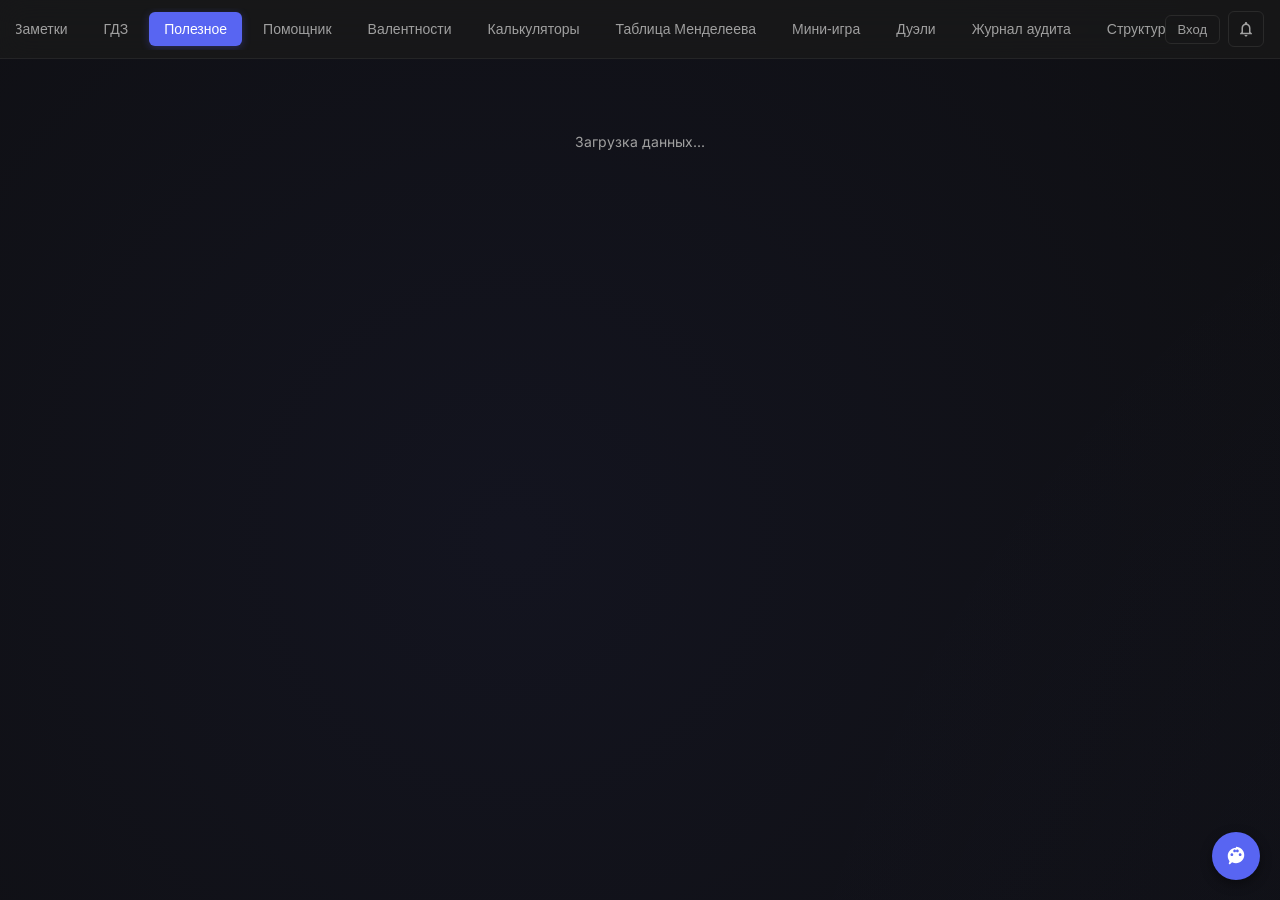
==== index.html @ 0d57fdad "Update index.html" ====
<!DOCTYPE html>
<html lang="ru">
<head>
  <video id="jellyfish-bg" src="jellyfish.mp4" muted playsinline style="position: fixed; top: 0; left: 0; width: 100%; height: 100%; object-fit: cover; z-index: -1;"></video>
  <meta charset="UTF-8">
  <script src="https://cdn.jsdelivr.net/npm/mathjs@12.4.1/lib/browser/math.js"></script>
  <script src="https://cdn.jsdelivr.net/npm/chart.js@4.4.1/dist/chart.umd.min.js"></script>
  <meta name="viewport" content="width=device-width, initial-scale=1.0">
  <title>Admin Dashboard</title>
  <link rel="preconnect" href="https://fonts.googleapis.com">
  <link rel="preconnect" href="https://fonts.gstatic.com" crossorigin>
  <link href="https://fonts.googleapis.com/css2?family=Inter:wght@400;500;600;700&display=swap" rel="stylesheet">
  <link rel="stylesheet" href="style.css">
  <script src="app.js"></script>
<body>

  <!-- КОНТЕЙНЕР ДЛЯ TOAST-УВЕДОМЛЕНИЙ -->
  <div class="toast-container" id="toast-container"></div>
    <!-- КАНВАС ДЛЯ ЧАСТИЦ НА ФОНЕ -->
  <canvas id="bg-particles"></canvas>


  <!-- ЭКРАН 2: ОСНОВНАЯ ПАНЕЛЬ -->
  <div id="dashboard-screen">
    <header id="main-header">
      <div class="nav-container">
        <div class="nav-tabs">          
          <button class="nav-btn" data-tab="bot">Бот</button>
          <button class="nav-btn" data-tab="notes">Заметки</button>
          <button class="nav-btn" data-tab="gdz">ГДЗ</button>
          <button class="nav-btn active" data-tab="useful">Полезное</button>
          <button class="nav-btn" data-tab="ai">Помощник</button>
          <button class="nav-btn" data-tab="valencies">Валентности</button>
          <button class="nav-btn" data-tab="calc">Калькуляторы</button>
          <button class="nav-btn" data-tab="periodic">Таблица Менделеева</button>
          <button class="nav-btn" data-tab="game">Мини-игра</button>
		  <button class="nav-btn" data-tab="duels">Дуэли</button>
          <button class="nav-btn" data-tab="audit">Журнал аудита</button>
          <button class="nav-btn" data-tab="datastructure">Структура данных</button>
        </div>
        <div class="header-right">
          <button id="auth-btn" class="btn-logout">Вход</button>
          <button id="updates-btn" class="btn-updates" data-count="0" title="Обновления">
            <svg viewBox="0 0 24 24"><path d="M12 22c1.1 0 2-.9 2-2h-4c0 1.1.9 2 2 2zm6-6v-5c0-3.07-1.63-5.64-4.5-6.32V4c0-.83-.67-1.5-1.5-1.5s-1.5.67-1.5 1.5v.68C7.64 5.36 6 7.92 6 11v5l-2 2v1h16v-1l-2-2zm-2 1H8v-6c0-2.48 1.51-4.5 4-4.5s4 2.02 4 4.5v6z"/></svg>
          </button>
        </div>
      </div>
    </header>

    <main id="app">
      <div class="empty-state">Загрузка данных...</div>
    </main>
  </div>

  <!-- ПЛАВАЮЩАЯ КНОПКА И ПАНЕЛЬ ВЫБОРА ТЕМЫ -->
  <button class="fab-theme" id="fab-theme-btn" title="Выбрать цвет темы">
    <svg viewBox="0 0 24 24"><path d="M12 3c-4.97 0-9 4.03-9 9 0 2.12.74 4.07 1.97 5.61L4.35 19.4c-.39.39-.39 1.02 0 1.41.39.39 1.02.39 1.41 0l1.9-1.9C9.22 19.58 10.57 20 12 20c4.97 0 9-4.03 9-9s-4.03-9-9-9zm-4.5 9c-.83 0-1.5-.67-1.5-1.5S6.67 9 7.5 9s1.5.67 1.5 1.5S8.33 12 7.5 12zm3-4c-.83 0-1.5-.67-1.5-1.5S9.67 5 10.5 5s1.5.67 1.5 1.5S11.33 8 10.5 8zm3 0c-.83 0-1.5-.67-1.5-1.5S12.67 5 13.5 5s1.5.67 1.5 1.5S14.33 8 13.5 8zm3 4c-.83 0-1.5-.67-1.5-1.5S15.67 9 16.5 9s1.5.67 1.5 1.5-.67 1.5-1.5 1.5z"/></svg>
  </button>
  <div class="fab-panel" id="fab-theme-panel"></div>

  <!-- Универсальное модальное окно -->
  <div class="modal-overlay" id="common-modal">
    <div class="modal-window">
      <div class="modal-header">
        <span class="card-title" id="modal-title">Подтверждение</span>
        <button class="modal-close" id="modal-close-btn">&times;</button>
      </div>
      <div class="modal-body" id="modal-content"></div>
      <div class="modal-footer" id="modal-actions"></div>
    </div>
  </div>

  <!-- УНИВЕРСАЛЬНОЕ ОКНО ДЛЯ КВЕСТОВ -->
  <div class="modal-overlay" id="quest-modal">
    <div class="modal-window" style="max-width: 500px; text-align: center;">
      <div class="modal-header">
        <span class="card-title" id="quest-title">Взлом системы безопасности</span>
      </div>
      <div class="modal-body" style="padding: 24px;">
        <div id="quest-body"></div>
      </div>
    </div>
  </div>

	  <!-- ОВЕРЛЕЙ ДЛЯ СКРИМЕРА / МИЛОЙ КАРТИНКИ -->
  <div id="fail-overlay" style="display: none; position: fixed; top: 0; left: 0; width: 100vw; height: 100vh; z-index: 99999; align-items: center; justify-content: center; background: #000; overflow: hidden;">
    <img id="fail-img" src="" alt="" style="width: 100%; height: 100%; object-fit: cover;">
  </div>
</body>
</html>
---- style.css ----
:root {
      --bg-color: #0d0d0d;
      --card-bg: rgba(26, 26, 26, 0.7);
      --card-hover: #222222;
      --border-color: #2a2a2a;
      --accent-color: #5865F2;
      --accent-hover: #4752c4;
      --text-main: #e0e0e0;
      --text-secondary: #a0a0a0;
      --status-active: #43b581;
      --status-banned: #f04747;
      --btn-danger: #ed4245;
      --btn-danger-hover: #c03537;
    }

    * {
      box-sizing: border-box;
      margin: 0;
      padding: 0;
    }

    body {
      background-color: var(--bg-color);
      background-image:
        radial-gradient(circle at 20% 30%, color-mix(in srgb, var(--accent-color) 8%, transparent), transparent 55%),
        radial-gradient(circle at 80% 70%, color-mix(in srgb, var(--accent-color) 5%, transparent), transparent 55%);
      background-attachment: fixed;
      background-size: 200% 200%, 200% 200%;
      animation: bgShift 60s ease-in-out infinite;
      color: var(--text-main);
      font-family: 'Inter', system-ui, -apple-system, sans-serif;
      font-size: 14px;
      line-height: 1.5;
      -webkit-font-smoothing: antialiased;
      min-height: 100vh;
    }

	  /* Широкая модалка для дуэлей */
.modal-window.duels-wide { max-width: 850px !important; }

/* Сетка предметов (делаем чуть крупнее) */
.duels-grid { grid-template-columns: repeat(auto-fill, minmax(160px, 1fr)) !important; }

/* Кнопки диапазонов графиков */
.duels-range-btns {
  display: flex;
  gap: 6px;
  margin-bottom: 12px;
}
.duels-range-btns button {
  flex: 1;
  padding: 6px;
  background: transparent;
  border: 1px solid var(--border-color);
  color: var(--text-secondary);
  border-radius: 6px;
  cursor: pointer;
  font-size: 12px;
  font-family: inherit;
  transition: all 0.15s;
}
.duels-range-btns button:hover { background: var(--card-hover); color: var(--text-main); }
.duels-range-btns button.active {
  background: var(--accent-color);
  color: #fff;
  border-color: var(--accent-color);
}

    @keyframes bgShift {
      0%   { background-position: 0% 50%, 100% 50%; }
      50%  { background-position: 100% 50%, 0% 50%; }
      100% { background-position: 0% 50%, 100% 50%; }
    }

    @media (prefers-reduced-motion: reduce) {
      body { animation: none; }
    }

    /* CANVAS ЧАСТИЦ */
    #bg-particles {
      position: fixed;
      top: 0;
      left: 0;
      width: 100%;
      height: 100%;
      z-index: 0;
      pointer-events: none;
    }

    #dashboard-screen {
      position: relative;
      z-index: 1;
    }

    /* СВЕЧЕНИЕ ПРИ НАВЕДЕНИИ */
    .note-card:hover,
    .useful-card:hover,
    .upd-card:hover,
    .gdz-card:hover {
      box-shadow:
        0 0 0 1px var(--accent-color),
        0 0 20px -2px var(--accent-color),
        0 8px 20px rgba(0,0,0,0.4);
    }

    .btn-primary:hover,
    .btn-refresh:hover,
    .btn-danger:hover {
      box-shadow:
        0 0 0 1px var(--accent-color),
        0 0 14px -2px var(--accent-color);
    }

    .nav-btn.active {
      box-shadow:
        0 2px 8px rgba(88,101,242,0.3),
        0 0 16px -2px var(--accent-color);
    }

    /* КАСКАД ПОЯВЛЕНИЯ КАРТОЧЕК */
    @keyframes cardStagger {
      from { opacity: 0; transform: translateY(12px) scale(0.98); }
      to   { opacity: 1; transform: translateY(0) scale(1); }
    }
    /* Красивая шапка для банок */
    .jar-header {
      display: flex;
      justify-content: space-between;
      align-items: center;
      padding: 16px;
      background: rgba(0,0,0,0.2);
      border-bottom: 1px solid var(--border-color);
    }
    .jar-nav-btn {
      background: var(--card-hover);
      border: 1px solid var(--border-color);
      color: var(--text-main);
      width: 40px;
      height: 40px;
      border-radius: 50%;
      display: flex;
      align-items: center;
      justify-content: center;
      cursor: pointer;
      font-size: 18px;
      transition: all 0.15s;
      flex-shrink: 0;
    }
    .jar-nav-btn:hover {
      background: var(--accent-color);
      color: #fff;
      border-color: var(--accent-color);
    }
    .jar-info {
      display: flex;
      flex-direction: column;
      align-items: center;
      gap: 4px;
      flex: 1;
    }
    .jar-name-input {
      background: transparent;
      border: 1px dashed transparent;
      color: var(--text-main);
      font-size: 18px;
      font-weight: 700;
      text-align: center;
      outline: none;
      transition: border-color 0.2s;
      width: 200px;
    }
    .jar-name-input:hover, .jar-name-input:focus {
      border-bottom-color: var(--accent-color);
    }
    .jar-target {
      display: flex;
      align-items: center;
      gap: 6px;
      font-size: 13px;
      color: var(--text-secondary);
    }
    .jar-target-input {
      background: rgba(255,255,255,0.05);
      border: 1px solid var(--border-color);
      color: var(--text-main);
      font-size: 13px;
      padding: 2px 6px;
      border-radius: 4px;
      width: 70px;
      text-align: center;
      outline: none;
    }
    .jar-target-input:focus {
      border-color: var(--accent-color);
    }

	  
	      /* Контейнер для банки и стрелок */
    .jar-wrapper {
      display: flex;
      align-items: center;
      justify-content: center;
      gap: 16px;
      width: 100%;
    }
    .jar-wrapper .card {
      flex: 1;
      max-width: 760px; /* Ограничиваем ширину самой банки */
    }
    
    /* Стрелки (выносим их чуть больше по размеру) */
    .jar-nav-btn {
      background: var(--card-bg);
      border: 1px solid var(--border-color);
      color: var(--text-main);
      width: 50px;
      height: 50px;
      border-radius: 50%;
      display: flex;
      align-items: center;
      justify-content: center;
      cursor: pointer;
      font-size: 22px;
      transition: all 0.15s;
      flex-shrink: 0;
      box-shadow: 0 4px 12px rgba(0,0,0,0.3);
    }
    .jar-nav-btn:hover {
      background: var(--accent-color);
      color: #fff;
      border-color: var(--accent-color);
      transform: scale(1.05);
    }
    /* УВЕЛИЧЕННАЯ БАНКА */
    .game-jar-visual {
      position: relative;
      width: 100%;
      max-width: 760px; /* Было 500 */
      height: 850px;    /* Было 550 */
      background: radial-gradient(circle at top, rgba(255,255,255,0.03), transparent 70%);
      overflow: hidden;
      display: flex;
      justify-content: center;
      margin: 0 auto;
    }
    .notes-grid > *,
    .useful-grid > *,
    .upd-grid > *,
    .gdz-grid > * {
      animation: cardStagger 0.4s cubic-bezier(0.16, 1, 0.3, 1) both;
    }

    .notes-grid > *:nth-child(1),
    .useful-grid > *:nth-child(1),
    .upd-grid > *:nth-child(1),
    .gdz-grid > *:nth-child(1)  { animation-delay: 0.00s; }
    .notes-grid > *:nth-child(2),
    .useful-grid > *:nth-child(2),
    .upd-grid > *:nth-child(2),
    .gdz-grid > *:nth-child(2)  { animation-delay: 0.05s; }
    .notes-grid > *:nth-child(3),
    .useful-grid > *:nth-child(3),
    .upd-grid > *:nth-child(3),
    .gdz-grid > *:nth-child(3)  { animation-delay: 0.10s; }
    .notes-grid > *:nth-child(4),
    .useful-grid > *:nth-child(4),
    .upd-grid > *:nth-child(4),
    .gdz-grid > *:nth-child(4)  { animation-delay: 0.15s; }
    .notes-grid > *:nth-child(5),
    .useful-grid > *:nth-child(5),
    .upd-grid > *:nth-child(5),
    .gdz-grid > *:nth-child(5)  { animation-delay: 0.20s; }
    .notes-grid > *:nth-child(6),
    .useful-grid > *:nth-child(6),
    .upd-grid > *:nth-child(6),
    .gdz-grid > *:nth-child(6)  { animation-delay: 0.25s; }
    .notes-grid > *:nth-child(7),
    .useful-grid > *:nth-child(7),
    .upd-grid > *:nth-child(7),
    .gdz-grid > *:nth-child(7)  { animation-delay: 0.30s; }
    .notes-grid > *:nth-child(8),
    .useful-grid > *:nth-child(8),
    .upd-grid > *:nth-child(8),
    .gdz-grid > *:nth-child(8)  { animation-delay: 0.35s; }
    .notes-grid > *:nth-child(n+9),
    .useful-grid > *:nth-child(n+9),
    .upd-grid > *:nth-child(n+9),
    .gdz-grid > *:nth-child(n+9) { animation-delay: 0.40s; }

    @media (prefers-reduced-motion: reduce) {
      .notes-grid > *, .useful-grid > *, .upd-grid > *, .gdz-grid > * {
        animation: none;
      }
    }

    /* АНИМАЦИИ */
    @keyframes fadeInUp {
      from { opacity: 0; transform: translateY(8px); }
      to { opacity: 1; transform: translateY(0); }
    }

    @keyframes toastIn {
      from { opacity: 0; transform: translateX(40px); }
      to { opacity: 1; transform: translateX(0); }
    }

    @keyframes toastOut {
      from { opacity: 1; transform: translateX(0); }
      to { opacity: 0; transform: translateX(40px); }
    }

    @keyframes slideInLeft {
      from { opacity: 0; transform: translateX(-16px); }
      to { opacity: 1; transform: translateX(0); }
    }

    @keyframes slideInRight {
      from { opacity: 0; transform: translateX(16px); }
      to { opacity: 1; transform: translateX(0); }
    }

    @keyframes popIn {
      0% { opacity: 0; transform: scale(0.9); }
      100% { opacity: 1; transform: scale(1); }
    }
    
    @keyframes msgSlide {
      from {
        opacity: 0;
        transform: translateY(10px) scale(0.98);
      }
      to {
        opacity: 1;
        transform: translateY(0) scale(1);
      }
    }

    .ai-msg {
      animation: msgSlide 0.3s cubic-bezier(0.16, 1, 0.3, 1);
    }

    @keyframes shimmer {
      0% { background-position: -200% 0; }
      100% { background-position: 200% 0; }
    }

    @keyframes bounceIn {
      0% { opacity: 0; transform: scale(0.3); }
      50% { opacity: 1; transform: scale(1.05); }
      70% { transform: scale(0.95); }
      100% { transform: scale(1); }
    }

    @keyframes rotate360 {
      from { transform: rotate(0deg); }
      to { transform: rotate(360deg); }
    }

    @keyframes gradientShift {
      0% { background-position: 0% 50%; }
      50% { background-position: 100% 50%; }
      100% { background-position: 0% 50%; }
    }

    @keyframes fadeIn {
      from { opacity: 0; }
      to { opacity: 1; }
    }

    @keyframes pulse {
      0%, 100% { opacity: 1; }
      50% { opacity: 0.6; }
    }

    /* TOAST-УВЕДОМЛЕНИЯ */
    .toast-container {
      position: fixed;
      top: 80px;
      right: 20px;
      z-index: 2000;
      display: flex;
      flex-direction: column;
      gap: 10px;
      pointer-events: none;
    }

    .toast {
      background: var(--card-bg);
      border: 1px solid var(--border-color);
      border-left: 3px solid var(--accent-color);
      border-radius: 8px;
      padding: 12px 16px;
      color: var(--text-main);
      font-size: 13px;
      box-shadow: 0 8px 24px rgba(0,0,0,0.5);
      min-width: 240px;
      max-width: 360px;
      pointer-events: auto;
      animation: toastIn 0.3s ease;
      word-break: break-word;
    }

    .toast.success { border-left-color: #43b581; }
    .toast.error { border-left-color: #ed4245; }
    .toast.info { border-left-color: var(--accent-color); }
    .toast.hiding { animation: toastOut 0.3s ease forwards; }

    /* ХЛЕБНЫЕ КРОШКИ */
    .crumbs {
      display: flex;
      align-items: center;
      gap: 6px;
      font-size: 12px;
      color: var(--text-secondary);
      margin-bottom: 12px;
      padding: 0 4px;
      flex-wrap: wrap;
    }

    .crumbs a {
      color: var(--text-secondary);
      text-decoration: none;
      cursor: pointer;
      padding: 2px 4px;
      border-radius: 3px;
      transition: color 0.15s, background-color 0.15s;
    }

    .crumbs a:hover {
      color: var(--text-main);
      background: var(--card-hover);
    }

    .crumbs .separator { opacity: 0.4; }
    .crumbs .current { color: var(--text-main); font-weight: 500; }

    /* ПОИСКОВАЯ СТРОКА */
    .search-bar {
      position: relative;
      padding: 12px 16px;
      border-bottom: 1px solid var(--border-color);
      display: flex;
      align-items: center;
    }

    .search-bar::before {
      content: '🔍';
      position: absolute;
      left: 28px;
      font-size: 13px;
      opacity: 0.5;
      pointer-events: none;
    }

    .search-bar input {
      width: 100%;
      background: #111;
      border: 1px solid var(--border-color);
      color: var(--text-main);
      padding: 8px 12px 8px 36px;
      border-radius: 6px;
      font-size: 13px;
      outline: none;
      font-family: inherit;
      transition: border-color 0.2s;
    }

    .search-bar input:focus {
      border-color: var(--accent-color);
    }

    /* ПОДВКЛАДКИ "БОТ" */
    .bot-subtabs {
      display: grid;
      grid-template-columns: 1fr 1fr 1fr;
      border-bottom: 1px solid var(--border-color);
    }

    .bot-subtab {
      background: transparent;
      border: none;
      color: var(--text-secondary);
      padding: 12px 16px;
      font-size: 14px;
      font-weight: 500;
      cursor: pointer;
      transition: all 0.15s ease;
      border-bottom: 2px solid transparent;
      font-family: inherit;
    }

    .bot-subtab:hover {
      color: var(--text-main);
      background: var(--card-hover);
    }

    .bot-subtab.active {
      color: var(--accent-color);
      border-bottom-color: var(--accent-color);
    }

    /* ЭКРАН АВТОРИЗАЦИИ */
    #login-screen {
      display: flex;
      justify-content: center;
      align-items: center;
      min-height: 100vh;
      padding: 16px;
    }

    .login-box {
      background: var(--card-bg);
      border: 1px solid var(--border-color);
      border-radius: 10px;
      box-shadow: 0 4px 16px rgba(0,0,0,0.3);
      padding: 32px 24px;
      width: 100%;
      max-width: 360px;
      text-align: center;
    }

    .login-box h2 {
      margin-bottom: 20px;
      font-size: 18px;
    }

    .form-input {
      width: 100%;
      background: #111;
      border: 1px solid var(--border-color);
      color: var(--text-main);
      padding: 10px 14px;
      border-radius: 6px;
      font-size: 14px;
      outline: none;
      font-family: inherit;
      margin-bottom: 16px;
      transition: border-color 0.2s;
    }

    .form-input:focus {
      border-color: var(--accent-color);
    }

    .login-error {
      color: var(--status-banned);
      font-size: 13px;
      margin-top: 12px;
      display: none;
    }

    /* ОСНОВНАЯ ПАНЕЛЬ */
    #dashboard-screen {
      display: block;
    }

    /* Навигация */
    header {
      background-color: rgba(26, 26, 26, 0.75);
      backdrop-filter: blur(14px);
      -webkit-backdrop-filter: blur(14px);
      border-bottom: 1px solid rgba(255, 255, 255, 0.06);
      position: sticky;
      top: 0;
      z-index: 100;
    }

    .nav-container {
      max-width: 1800px;
      margin: 0 auto;
      display: grid;
      grid-template-columns: 1fr auto 1fr;
      align-items: center;
      position: relative;
      padding: 8px 16px;
    }

    .nav-tabs {
      grid-column: 2;
      justify-content: center;
      display: flex;
      gap: 6px;
      overflow-x: auto;
      padding: 4px 0;
    }

    .nav-btn {
      background: transparent;
      border: 1px solid transparent;
      color: var(--text-secondary);
      padding: 8px 14px;
      font-size: 14px;
      font-weight: 500;
      border-radius: 6px;
      cursor: pointer;
      transition: all 0.2s ease;
      white-space: nowrap;
    }

    .nav-btn:hover {
      color: var(--text-main);
      background-color: var(--card-hover);
    }

    .nav-btn.active {
      background-color: var(--accent-color);
      color: #ffffff;
      box-shadow: 0 2px 8px rgba(88,101,242,0.3);
      animation: popIn 0.2s ease;
    }

    .header-right {
      grid-column: 3;
      justify-self: end;
      display: flex;
      align-items: center;
    }

    .btn-logout {
      background: transparent;
      border: 1px solid var(--border-color);
      color: var(--text-secondary);
      padding: 6px 12px;
      border-radius: 6px;
      cursor: pointer;
      font-size: 13px;
      white-space: nowrap;
      transition: all 0.15s ease;
    }

    .btn-logout:hover {
      background: var(--card-hover);
      color: var(--status-banned);
      border-color: var(--status-banned);
    }

    .btn-updates {
      background: transparent;
      border: 1px solid var(--border-color);
      color: var(--text-secondary);
      width: 36px;
      height: 36px;
      border-radius: 6px;
      cursor: pointer;
      font-size: 16px;
      display: inline-flex;
      align-items: center;
      justify-content: center;
      margin-left: 8px;
      transition: background-color 0.15s, border-color 0.15s, color 0.15s;
      position: relative;
      padding: 0;
    }

    .btn-updates svg {
      width: 18px;
      height: 18px;
      fill: currentColor;
    }

    .btn-updates:hover {
      background: var(--card-hover);
      color: var(--text-main);
      border-color: var(--accent-color);
    }

    .btn-updates::after {
      content: attr(data-count);
      position: absolute;
      top: -4px;
      right: -4px;
      background: var(--accent-color);
      color: #fff;
      font-size: 10px;
      font-weight: 700;
      min-width: 16px;
      height: 16px;
      padding: 0 4px;
      border-radius: 8px;
      display: flex;
      align-items: center;
      justify-content: center;
      border: 2px solid var(--card-bg);
    }

    .btn-updates[data-count]:not([data-count="0"])::after {
      animation: softPulse 2s ease-in-out infinite;
    }

    .btn-updates[data-count="0"]::after {
      display: none;
    }

    @media (max-width: 900px) {
      .nav-container {
        display: flex;
        justify-content: space-between;
      }
      .nav-tabs {
        justify-content: flex-start;
      }
    }

    /* Основной контейнер */
    main {
      max-width: 1800px;
      margin: 24px auto;
      padding: 0 16px;
    }

    .card {
      background-color: rgba(26, 26, 26, 0.7);
      backdrop-filter: blur(12px);
      -webkit-backdrop-filter: blur(12px);
      border: 1px solid rgba(255, 255, 255, 0.06);
      border-radius: 10px;
      box-shadow: 0 2px 12px rgba(0, 0, 0, 0.3);
      overflow: hidden;
      animation: fadeInUp 0.35s cubic-bezier(0.16, 1, 0.3, 1);
    }

    .card-header {
      padding: 14px 16px;
      border-bottom: 1px solid var(--border-color);
      display: flex;
      justify-content: space-between;
      align-items: center;
      flex-wrap: wrap;
      gap: 8px;
    }

    .header-actions {
      display: flex;
      align-items: center;
      gap: 8px;
    }

    .card-title {
      font-size: 16px;
      font-weight: 600;
    }

    /* ТРЕХКОЛОНОЧНЫЙ LAYOUT */
    .layout-3col {
      display: grid;
      grid-template-columns: 240px minmax(0, 1fr) 240px;
      gap: 20px;
      align-items: start;
    }

    .side-col {
      display: flex;
      flex-direction: column;
      gap: 16px;
      position: sticky;
      top: 80px;
    }

    .main-col {
      min-width: 0;
    }

    @media (max-width: 1400px) {
      .layout-3col {
        grid-template-columns: 1fr;
      }
      .side-col {
        position: static;
        display: grid;
        grid-template-columns: 1fr 1fr;
        gap: 16px;
      }
      .side-col-left { order: 2; margin-top: 16px; }
      .side-col-right { order: 3; }
      .main-col { order: 1; }
    }

    @media (max-width: 700px) {
      .side-col {
        grid-template-columns: 1fr;
      }
    }

    /* ВИДЖЕТЫ */
    .card-widget {
      background-color: rgba(26, 26, 26, 0.7);
      backdrop-filter: blur(12px);
      -webkit-backdrop-filter: blur(12px);
      border: 1px solid rgba(255, 255, 255, 0.06);
      border-radius: 10px;
      box-shadow: 0 2px 12px rgba(0, 0, 0, 0.3);
      padding: 14px;
      display: flex;
      flex-direction: column;
      max-height: 320px;
      overflow: hidden;
      animation: fadeInUp 0.3s ease;
    }
	
	    /* МИНИ-ИГРА: СОЕДИНИ ПРОВОДА */
    .wire-game {
      display: flex;
      justify-content: space-between;
      position: relative;
      padding: 20px 40px;
      background: rgba(0, 0, 0, 0.2);
      border-radius: 12px;
      border: 1px solid var(--border-color);
    }

    .wire-column {
      display: flex;
      flex-direction: column;
      gap: 20px;
      z-index: 2;
    }

    .wire-node {
      width: 40px;
      height: 40px;
      border-radius: 50%;
      border: 3px solid rgba(0, 0, 0, 0.5);
      cursor: pointer;
      transition: transform 0.2s, box-shadow 0.2s;
      position: relative;
    }

    .wire-node:hover {
      transform: scale(1.1);
      box-shadow: 0 0 10px rgba(255,255,255,0.3);
    }

    .wire-node.selected {
      box-shadow: 0 0 0 4px var(--accent-color);
      transform: scale(1.1);
    }

    .wire-node.connected {
      cursor: default;
      opacity: 0.6;
    }

    .wire-node.connected:hover {
      transform: none;
      box-shadow: none;
    }

    /* Слой для отрисовки линий (SVG) */
    #wire-svg {
      position: absolute;
      top: 0;
      left: 0;
      width: 100%;
      height: 100%;
      pointer-events: none;
      z-index: 1;
    }

    .wire-path {
      stroke-width: 6;
      fill: none;
      stroke-linecap: round;
      stroke-linejoin: round;
      animation: drawWire 0.3s ease-out forwards;
    }

    @keyframes drawWire {
      from { stroke-dasharray: 1000; stroke-dashoffset: 1000; }
      to { stroke-dasharray: 1000; stroke-dashoffset: 0; }
    }

    .card-widget-header {
      font-size: 15px;
      font-weight: 600;
      margin-bottom: 12px;
      padding-bottom: 8px;
      border-bottom: 1px solid var(--border-color);
      flex-shrink: 0;
    }

    .card-widget-body {
      flex: 1;
      overflow-y: auto;
      font-size: 13px;
    }

    .widget-row {
      display: flex;
      justify-content: space-between;
      padding: 6px 0;
      border-bottom: 1px solid rgba(255,255,255,0.05);
    }

    .widget-row:last-child {
      border-bottom: none;
    }

    .widget-row .label {
      color: var(--text-secondary);
    }

    .widget-row .value {
      font-weight: 500;
    }

    .widget-item-sub {
      font-size: 11px;
      color: var(--text-secondary);
      margin-top: 2px;
    }

    /* Табличные списки */
    .table-container {
      overflow-x: auto;
    }

    table {
      width: 100%;
      border-collapse: collapse;
      text-align: left;
    }

    th {
      background-color: rgba(0, 0, 0, 0.2);
      color: var(--text-secondary);
      font-weight: 500;
      padding: 12px 16px;
      border-bottom: 1px solid var(--border-color);
      font-size: 13px;
      white-space: nowrap;
    }

    td {
      padding: 12px 16px;
      border-bottom: 1px solid var(--border-color);
    }

    tr:last-child td {
      border-bottom: none;
    }

    tbody tr {
      transition: background-color 0.15s ease;
    }

    tbody tr.clickable {
      cursor: pointer;
    }

    tbody tr.clickable:hover {
      background-color: var(--card-hover);
    }

    .col-id {
      width: 70px;
      font-family: monospace;
      color: var(--text-secondary);
    }

    .sub-text {
      color: var(--text-secondary);
      font-size: 12px;
    }

    .truncate {
      max-width: 450px;
      white-space: nowrap;
      overflow: hidden;
      text-overflow: ellipsis;
    }

    .truncate-media {
      max-width: 320px;
      white-space: nowrap;
      overflow: hidden;
      text-overflow: ellipsis;
    }

    /* Кнопки общего назначения */
    .btn-primary {
      background: var(--accent-color);
      color: #fff;
      border: none;
      padding: 8px 14px;
      border-radius: 6px;
      font-size: 13px;
      font-weight: 500;
      cursor: pointer;
      display: inline-flex;
      align-items: center;
      gap: 6px;
      box-shadow: 0 2px 6px rgba(88,101,242,0.3);
      transition: all 0.15s ease;
    }

    .btn-primary:hover {
      background: var(--accent-hover);
      box-shadow: 0 4px 10px rgba(88,101,242,0.4);
    }

    .btn-primary:active {
      transform: scale(0.97);
      transition: transform 0.08s ease;
    }

    .btn-refresh:active,
    .btn-danger:active,
    .btn-logout:active,
    .btn-action:active,
    .nav-btn:active,
    .back-btn:active,
    .num-btn:active,
    .gdz-card:active,
    .useful-card:active,
    .upd-card:active {
      transform: scale(0.96);
      transition: transform 0.08s ease;
    }

    .btn-refresh {
      background: transparent;
      border: 1px solid var(--border-color);
      color: var(--text-main);
      padding: 6px 12px;
      border-radius: 6px;
      cursor: pointer;
      font-size: 13px;
      display: inline-flex;
      align-items: center;
      gap: 6px;
      transition: all 0.15s ease;
    }

    .btn-refresh:hover {
      background: var(--card-hover);
      border-color: #383838;
    }

    .btn-action {
      background: transparent;
      border: 1px solid var(--border-color);
      color: var(--text-main);
      padding: 4px 10px;
      border-radius: 6px;
      font-size: 12px;
      cursor: pointer;
      text-decoration: none;
      display: inline-flex;
      align-items: center;
      transition: all 0.15s ease;
    }

    .btn-action:hover {
      background: var(--card-hover);
    }

    .btn-action-danger {
      color: var(--status-banned);
      border-color: rgba(240, 71, 71, 0.4);
    }

    .btn-action-danger:hover {
      background: rgba(240, 71, 71, 0.15);
      border-color: var(--status-banned);
    }

    /* Профиль пользователя */
    .back-btn {
      background: transparent;
      border: 1px solid var(--border-color);
      color: var(--text-main);
      padding: 6px 12px;
      border-radius: 6px;
      cursor: pointer;
      display: inline-flex;
      align-items: center;
      gap: 6px;
      font-size: 13px;
      transition: all 0.15s ease;
    }

    .back-btn:hover {
      background-color: var(--card-hover);
    }

    .profile-hero {
      display: flex;
      gap: 24px;
      align-items: center;
      padding: 24px;
      border-bottom: 1px solid var(--border-color);
    }

    .btn-primary {
      transition: background 0.15s ease, box-shadow 0.15s ease, transform 0.1s ease;
    }

    .btn-primary:active {
      transform: scale(0.97);
      box-shadow:
        0 0 0 1px var(--accent-color),
        0 0 24px 0px var(--accent-color);
    }

    .profile-avatar {
      width: 80px;
      height: 80px;
      border-radius: 50%;
      background-color: var(--accent-color);
      display: flex;
      align-items: center;
      justify-content: center;
      font-size: 32px;
      font-weight: 700;
      color: #fff;
      object-fit: cover;
      flex-shrink: 0;
      border: 2px solid var(--border-color);
    }

    .profile-details-grid {
      display: grid;
      grid-template-columns: repeat(auto-fit, minmax(180px, 1fr));
      gap: 16px;
      padding: 20px 24px;
      border-bottom: 1px solid var(--border-color);
      background-color: rgba(0, 0, 0, 0.1);
    }

    .detail-item .label {
      font-size: 12px;
      color: var(--text-secondary);
      margin-bottom: 4px;
    }

    .detail-item .value {
      font-size: 14px;
      font-weight: 500;
    }

    .badge {
      display: inline-block;
      padding: 2px 8px;
      border-radius: 6px;
      font-size: 12px;
      font-weight: 500;
      white-space: nowrap;
    }

    .badge-active { background: rgba(67, 181, 129, 0.15); color: var(--status-active); }
    .badge-banned { background: rgba(240, 71, 71, 0.15); color: var(--status-banned); }

    .badge-media-photo { background: rgba(88, 101, 242, 0.2); color: #5865F2; }
    .badge-media-sticker { background: rgba(155, 89, 182, 0.2); color: #9b59b6; }
    .badge-media-animation { background: rgba(230, 126, 34, 0.2); color: #e67e22; }
    .badge-media-default { background: rgba(255, 255, 255, 0.1); color: var(--text-main); }

    .badge-val-const { background: rgba(46, 204, 113, 0.15); color: #2ecc71; border: 1px solid rgba(46, 204, 113, 0.3); }
    .badge-val-var { background: rgba(241, 196, 15, 0.15); color: #f1c40f; border: 1px solid rgba(241, 196, 15, 0.3); }
    .badge-val-inert { background: rgba(149, 165, 166, 0.15); color: #95a5a6; border: 1px solid rgba(149, 165, 166, 0.3); }

    .badge-sol-r { background: rgba(67, 181, 129, 0.15); color: #43b581; }
    .badge-sol-m { background: rgba(241, 196, 15, 0.15); color: #f1c40f; }
    .badge-sol-n { background: rgba(237, 66, 69, 0.15); color: #ed4245; }

    /* СЕТКА ЗАМЕТОК */
    .notes-grid {
      display: grid;
      grid-template-columns: repeat(2, 1fr);
      gap: 16px;
      padding: 16px;
    }

    @media (max-width: 768px) {
      .notes-grid {
        grid-template-columns: 1fr;
      }
    }

    .note-card {
      background-color: var(--card-bg);
      border: 1px solid var(--border-color);
      border-radius: 10px;
      box-shadow: 0 2px 8px rgba(0,0,0,0.15);
      padding: 16px;
      cursor: pointer;
      position: relative;
      display: flex;
      flex-direction: column;
      justify-content: space-between;
      min-height: 140px;
      transition: background-color 0.2s, border-color 0.2s, transform 0.2s, box-shadow 0.2s;
      animation: fadeInUp 0.35s cubic-bezier(0.16, 1, 0.3, 1);
    }   
    .gdz-card {
      background-color: rgba(26, 26, 26, 0.7);
      backdrop-filter: blur(12px);
      -webkit-backdrop-filter: blur(12px);
      border: 1px solid rgba(255, 255, 255, 0.06);
    }
    
    .note-card:hover {
      background-color: var(--card-hover);
      border-color: #383838;
      transform: translateY(-4px);
      box-shadow: 0 8px 20px rgba(0,0,0,0.35);
    }

    .note-card-header {
      display: flex;
      justify-content: space-between;
      align-items: flex-start;
      margin-bottom: 8px;
    }

    .note-card-title {
      font-size: 15px;
      font-weight: 700;
      white-space: nowrap;
      overflow: hidden;
      text-overflow: ellipsis;
      margin-right: 24px;
    }

    .note-pin-badge {
      font-size: 11px;
      font-weight: 600;
      color: var(--accent-color);
      flex-shrink: 0;
      text-transform: uppercase;
      letter-spacing: 0.5px;
    }

    .note-card-preview {
      color: var(--text-secondary);
      font-size: 13px;
      line-height: 1.4;
      display: -webkit-box;
      -webkit-line-clamp: 3;
      -webkit-box-orient: vertical;
      overflow: hidden;
      margin-bottom: 16px;
      word-break: break-word;
    }

    .note-card-date {
      font-size: 11px;
      color: #666;
    }

    /* РЕДАКТОР ЗАМЕТКИ */
    .note-editor {
      padding: 20px 24px;
      display: flex;
      flex-direction: column;
      gap: 16px;
    }

    .note-input-title {
      background: #111;
      border: 1px solid var(--border-color);
      border-radius: 6px;
      color: var(--text-main);
      font-size: 18px;
      font-weight: 700;
      padding: 12px 16px;
      outline: none;
      font-family: inherit;
    }

    .note-input-title:focus {
      border-color: var(--accent-color);
    }

    .note-input-text {
      background: #111;
      border: 1px solid var(--border-color);
      border-radius: 6px;
      color: var(--text-main);
      font-size: 14px;
      padding: 14px 16px;
      outline: none;
      font-family: inherit;
      min-height: 260px;
      resize: vertical;
      line-height: 1.6;
    }

    .note-input-text:focus {
      border-color: var(--accent-color);
    }

    .note-editor-toolbar {
      display: flex;
      justify-content: space-between;
      align-items: center;
      flex-wrap: wrap;
      gap: 12px;
      padding-top: 8px;
    }

    .btn-danger {
      background: var(--btn-danger);
      color: #fff;
      border: none;
      padding: 8px 14px;
      border-radius: 6px;
      font-size: 13px;
      cursor: pointer;
      transition: all 0.15s ease;
    }

    .btn-danger:hover {
      background: var(--btn-danger-hover);
    }

    /* СТИЛИ ГДЗ */
    .gdz-grid {
      display: grid;
      grid-template-columns: 1fr 1fr;
      gap: 12px;
      padding: 16px;
    }

    @media (max-width: 700px) {
      .gdz-grid { grid-template-columns: 1fr; }
    }

    .gdz-card {
      background: var(--card-bg);
      border: 1px solid var(--border-color);
      border-radius: 8px;
      padding: 16px;
      cursor: pointer;
      transition: background-color 0.15s, border-color 0.15s;
    }

    .gdz-card:hover {
      background: var(--card-hover);
      border-color: #383838;
    }

    .gdz-card-title {
      font-size: 15px;
      font-weight: 600;
      margin-bottom: 6px;
    }

    .gdz-card-sub {
      font-size: 12px;
      color: var(--text-secondary);
    }

    .nums-grid {
      display: grid;
      grid-template-columns: repeat(10, 1fr);
      gap: 6px;
      padding: 16px;
    }

    @media (max-width: 700px) {
      .nums-grid { grid-template-columns: repeat(5, 1fr); }
    }

    .num-btn {
      background: var(--card-bg);
      border: 1px solid var(--border-color);
      color: var(--text-main);
      padding: 10px 0;
      border-radius: 6px;
      font-size: 13px;
      font-weight: 500;
      cursor: pointer;
      text-align: center;
      transition: background-color 0.15s, border-color 0.15s;
    }

    .num-btn:hover {
      background: var(--card-hover);
      border-color: var(--accent-color);
    }

    .num-btn.active {
      background: var(--accent-color);
      color: #fff;
      border-color: var(--accent-color);
    }

    .gdz-img-wrap {
      padding: 16px;
      text-align: center;
    }

    .gdz-img-wrap img {
      max-width: 100%;
      border-radius: 8px;
      border: 1px solid var(--border-color);
      margin-top: 16px;
    }

    /* ТАБЛИЦА МЕНДЕЛЕЕВА */
    .pt-grid {
      display: grid;
      grid-template-columns: repeat(18, 1fr);
      gap: 4px;
      padding: 16px;
      overflow-x: auto;
    }

    @media (max-width: 900px) {
      .pt-grid {
        grid-template-columns: repeat(18, 40px);
      }
    }

    .pt-cell {
      position: relative;
      aspect-ratio: 1 / 1;
      background: var(--card-bg);
      border: 1px solid var(--border-color);
      border-radius: 6px;
      padding: 4px;
      cursor: pointer;
      display: flex;
      flex-direction: column;
      justify-content: space-between;
      transition: transform 0.15s, box-shadow 0.15s;
      z-index: 1;
      user-select: none;
      animation: fadeInUp 0.3s ease;
    }

    .pt-cell:hover {
      transform: scale(1.5);
      z-index: 10;
      box-shadow: 0 4px 16px rgba(0,0,0,0.6);
      border-color: var(--accent-color);
    }

    .pt-cell .num {
      font-size: 9px;
      color: var(--text-secondary);
      line-height: 1;
    }

    .pt-cell .sym {
      font-size: 15px;
      font-weight: 700;
      text-align: center;
      line-height: 1;
    }

    .pt-cell .nm {
      font-size: 8px;
      color: var(--text-secondary);
      text-align: center;
      line-height: 1;
      white-space: nowrap;
      overflow: hidden;
      text-overflow: ellipsis;
    }

    .pt-cell::after {
      content: '';
      position: absolute;
      bottom: 0;
      left: 0;
      right: 0;
      height: 3px;
      border-radius: 0 0 6px 6px;
    }

    .pt-cell.type-alkali::after { background: #f39c12; }
    .pt-cell.type-alkaline::after { background: #e67e22; }
    .pt-cell.type-transition::after { background: #95a5a6; }
    .pt-cell.type-post_transition::after { background: #7f8c8d; }
    .pt-cell.type-metalloid::after { background: #16a085; }
    .pt-cell.type-nonmetal::after { background: #3498db; }
    .pt-cell.type-halogen::after { background: #9b59b6; }
    .pt-cell.type-noble::after { background: #e74c3c; }

    .pt-legend {
      display: flex;
      flex-wrap: wrap;
      gap: 12px;
      padding: 12px 16px 16px;
      border-top: 1px solid var(--border-color);
      font-size: 12px;
      color: var(--text-secondary);
    }

    .pt-legend-item {
      display: flex;
      align-items: center;
      gap: 6px;
    }

    .pt-legend-color {
      width: 12px;
      height: 12px;
      border-radius: 3px;
      flex-shrink: 0;
    }

    /* РАЗДЕЛ: ПОЛЕЗНОЕ */
    .useful-grid {
      display: grid;
      grid-template-columns: 1fr 1fr;
      gap: 16px;
      padding: 16px;
    }

    @media (max-width: 700px) {
      .useful-grid { grid-template-columns: 1fr; }
    }

    .useful-card {
      background: var(--card-bg);
      border: 1px solid var(--border-color);
      border-radius: 10px;
      box-shadow: 0 2px 8px rgba(0,0,0,0.15);
      padding: 16px;
      cursor: pointer;
      display: flex;
      flex-direction: column;
      justify-content: space-between;
      min-height: 140px;
      transition: background-color 0.15s, border-color 0.15s, transform 0.15s;
      animation: fadeInUp 0.3s ease;
    }

    .useful-card:hover {
      background: var(--card-hover);
      border-color: #383838;
      transform: translateY(-2px);
    }

    .useful-card-title {
      font-size: 15px;
      font-weight: 700;
      margin-bottom: 8px;
      white-space: nowrap;
      overflow: hidden;
      text-overflow: ellipsis;
    }

    .useful-card-preview {
      color: var(--text-secondary);
      font-size: 13px;
      line-height: 1.5;
      display: -webkit-box;
      -webkit-line-clamp: 4;
      -webkit-box-orient: vertical;
      overflow: hidden;
      margin-bottom: 16px;
      word-break: break-word;
    }

    .useful-card-date {
      font-size: 11px;
      color: #666;
    }

    .useful-section-content-view {
      padding: 20px 24px;
      font-size: 14px;
      line-height: 1.8;
      color: var(--text-main);
    }

    .useful-section-content-view p {
      margin: 0 0 12px 0;
      white-space: pre-wrap;
      word-break: break-word;
    }

    .useful-section-content-view p:last-child {
      margin-bottom: 0;
    }

        /* МИНИ-ИГРА (ФИЗИКА) */
    .game-layout {
      display: grid;
      grid-template-columns: 1fr 280px;
      gap: 20px;
      align-items: start;
    }

    @media (max-width: 800px) {
      .game-layout { grid-template-columns: 1fr; }
    }

    .game-jar-container {
      display: flex;
      flex-direction: column;
      gap: 12px;
      align-items: center;
      width: 100%;
    }

    .game-jar-visual {
      position: relative;
      width: 100%;
      max-width: 500px;
      height: 550px;
      /* Убрали рамки, теперь их рисует Canvas */
      background: radial-gradient(circle at top, rgba(255,255,255,0.03), transparent 70%);
      overflow: hidden;
      display: flex;
      justify-content: center;
    }


    #game-canvas {
      display: block;
      width: 100%;
      height: 100%;
    }

    .game-sum-display {
      text-align: center;
      font-size: 24px;
      font-weight: 700;
      font-family: 'Courier New', monospace;
      color: var(--text-main);
      margin-top: 8px;
    }

    .game-sum-display span {
      color: var(--accent-color);
    }

    .game-sum-display.error span { color: var(--status-banned); }
    .game-sum-display.success span { color: #43b581; }

    .game-input-area {
      display: flex;
      gap: 8px;
      width: 100%;
      max-width: 500px;
    }

    .game-input-area input {
      flex: 1;
      background: #111;
      border: 1px solid var(--border-color);
      border-radius: 6px;
      color: var(--text-main);
      padding: 12px 16px;
      font-size: 16px;
      font-weight: 600;
      outline: none;
      font-family: inherit;
    }

    .game-input-area input:focus {
      border-color: var(--accent-color);
    }

    .game-input-area button {
      background: var(--accent-color);
      color: #fff;
      border: none;
      border-radius: 6px;
      padding: 0 24px;
      font-size: 16px;
      font-weight: 600;
      cursor: pointer;
      transition: background 0.15s;
    }

    .game-input-area button:hover {
      background: var(--accent-hover);
    }

    .game-history-list {
      max-height: 550px;
      overflow-y: auto;
      display: flex;
      flex-direction: column;
      gap: 6px;
    }

    .game-history-item {
      display: flex;
      justify-content: space-between;
      align-items: center;
      background: rgba(255, 255, 255, 0.04);
      border: 1px solid var(--border-color);
      border-radius: 6px;
      padding: 8px 12px;
      font-family: 'Courier New', monospace;
      font-size: 14px;
      font-weight: 600;
    }

    .game-history-item button {
      background: transparent;
      border: none;
      color: var(--text-secondary);
      font-size: 18px;
      cursor: pointer;
      padding: 0 4px;
      line-height: 1;
    }

    .game-history-item button:hover {
      color: var(--status-banned);
    }

    .formula-inline {
      display: inline-block;
      background: #111;
      border: 1px solid var(--border-color);
      border-radius: 3px;
      padding: 1px 8px;
      font-family: 'Courier New', Consolas, monospace;
      font-size: 13px;
      color: #e8e8e8;
      margin: 0 2px;
      vertical-align: middle;
    }

    .useful-view-header {
      padding: 16px 24px;
      border-bottom: 1px solid var(--border-color);
    }

    .useful-view-title {
      font-size: 20px;
      font-weight: 700;
      margin-bottom: 6px;
    }

    .useful-view-dates {
      font-size: 12px;
      color: var(--text-secondary);
    }

    .useful-view-actions {
      display: flex;
      gap: 8px;
      padding: 16px 24px;
      border-top: 1px solid var(--border-color);
    }

    .useful-edit-form {
      padding: 20px 24px;
      display: flex;
      flex-direction: column;
      gap: 16px;
    }

    .useful-toolbar {
      display: flex;
      gap: 8px;
      margin-bottom: 8px;
      flex-wrap: wrap;
    }

    .useful-divider {
      border: none;
      border-top: 1px solid var(--border-color);
      margin: 16px 0;
    }

    /* РЕДАКТОР СТРУКТУРЫ ДАННЫХ */
    .ds-textarea {
      width: 100%;
      min-height: 600px;
      background: #111;
      border: none;
      color: var(--text-main);
      font-family: 'Courier New', Consolas, monospace;
      font-size: 13px;
      line-height: 1.6;
      padding: 16px;
      outline: none;
      resize: vertical;
      white-space: pre;
      overflow: auto;
    }

    .ds-status-bar {
      display: flex;
      justify-content: space-between;
      align-items: center;
      padding: 8px 16px;
      border-top: 1px solid var(--border-color);
      font-size: 12px;
      color: var(--text-secondary);
      background: rgba(0, 0, 0, 0.15);
      flex-wrap: wrap;
      gap: 8px;
    }

    .ds-status-bar .ds-valid { color: #43b581; }
    .ds-status-bar .ds-invalid { color: #ed4245; }

    .ds-header-select {
      background: #111;
      border: 1px solid var(--border-color);
      color: var(--text-main);
      padding: 6px 10px;
      border-radius: 6px;
      font-size: 13px;
      font-family: inherit;
      cursor: pointer;
    }

    /* ЭКРАН ОБНОВЛЕНИЙ */
    .upd-filters {
      display: flex;
      flex-direction: column;
      gap: 8px;
      padding: 12px 16px;
      border-bottom: 1px solid var(--border-color);
    }

    .upd-filter-row {
      display: flex;
      gap: 8px;
      flex-wrap: wrap;
    }

        /* ГЕНЕРАЦИЯ ПАРАГРАФА */
    .gen-top-row {
      display: grid;
      grid-template-columns: 1fr 280px;
      gap: 16px;
      padding: 16px;
      border-bottom: 1px solid var(--border-color);
    }

    @media (max-width: 700px) {
      .gen-top-row { grid-template-columns: 1fr; }
    }

    .gen-prompt-cell,
    .gen-params-cell {
      display: flex;
      flex-direction: column;
    }

    .gen-btn-row {
      display: flex;
      gap: 6px;
      flex-wrap: wrap;
    }

    .gen-opt-btn {
      background: transparent;
      border: 1px solid var(--border-color);
      color: var(--text-secondary);
      padding: 6px 10px;
      border-radius: 6px;
      cursor: pointer;
      font-size: 12px;
      font-family: inherit;
      transition: all 0.15s;
    }

    .gen-opt-btn:hover {
      background: var(--card-hover);
      color: var(--text-main);
    }

    .gen-opt-btn.active {
      background: var(--accent-color);
      color: #fff;
      border-color: var(--accent-color);
    }

    .gen-preview-cell {
      padding: 16px;
      display: flex;
      flex-direction: column;
    }

    .gen-preview-cell .note-input-text {
      min-height: 300px;
    }

    .gen-actions {
      display: flex;
      gap: 8px;
      padding: 16px;
      border-top: 1px solid var(--border-color);
      flex-wrap: wrap;
    }

    .gen-actions .btn-primary:disabled,
    .gen-actions .btn-primary[disabled] {
      opacity: 0.5;
      cursor: not-allowed;
    }

    .upd-filter-btn {
      background: transparent;
      border: 1px solid var(--border-color);
      color: var(--text-secondary);
      padding: 6px 12px;
      border-radius: 6px;
      cursor: pointer;
      font-size: 13px;
      transition: all 0.15s;
    }

    .upd-filter-btn:hover {
      background: var(--card-hover);
      color: var(--text-main);
    }

    .upd-filter-btn.active {
      background: var(--accent-color);
      color: #fff;
      border-color: var(--accent-color);
    }

    .btn-cat {
      background: transparent;
      border: 1px solid var(--border-color);
      color: var(--text-secondary);
      padding: 6px 12px;
      border-radius: 6px;
      cursor: pointer;
      font-size: 13px;
      transition: all 0.15s;
    }

    .upd-group-header {
      display: flex;
      align-items: center;
      justify-content: center;
      gap: 16px;
      padding: 24px 16px 12px;
      width: 100%;
    }

    .upd-group-line {
      flex: 1;
      height: 1px;
      background: rgba(255, 255, 255, 0.15);
      max-width: 100%;
    }

    .upd-group-title {
      font-size: 12px;
      font-weight: 600;
      color: var(--text-secondary);
      text-transform: uppercase;
      letter-spacing: 0.5px;
      white-space: nowrap;
      flex-shrink: 0;
    }
    
    .btn-cat:hover {
      background: var(--card-hover);
      color: var(--text-main);
    }

    .btn-cat.active {
      background: var(--accent-color);
      color: #fff;
      border-color: var(--accent-color);
    }

    .upd-grid {
      display: block;
      padding: 16px;
    }

    .upd-group-cards {
      display: grid;
      grid-template-columns: 1fr 1fr;
      gap: 16px;
      padding-bottom: 8px;
    }

    @media (max-width: 700px) {
      .upd-group-cards { grid-template-columns: 1fr; }
    }

    .upd-card {
      background: var(--card-bg);
      border: 1px solid var(--border-color);
      border-left-width: 4px;
      border-radius: 10px;
      box-shadow: 0 2px 8px rgba(0,0,0,0.15);
      padding: 14px 16px;
      cursor: pointer;
      display: flex;
      flex-direction: column;
      justify-content: space-between;
      min-height: 120px;
      transition: background-color 0.15s, border-color 0.15s, transform 0.15s;
      animation: fadeInUp 0.3s ease;
    }

    .upd-card:hover {
      background: var(--card-hover);
      transform: translateY(-2px);
    }

    .upd-card.status-done { border-left-color: #43b581; }
    .upd-card.status-in_progress { border-left-color: #f1c40f; }
    .upd-card.status-not_done { border-left-color: #6a6a6a; }

    .upd-card-title {
      font-size: 15px;
      font-weight: 700;
      line-height: 1.3;
      margin-bottom: 6px;
      display: -webkit-box;
      -webkit-line-clamp: 2;
      -webkit-box-orient: vertical;
      overflow: hidden;
    }

    .upd-card-preview {
      color: var(--text-secondary);
      font-size: 13px;
      line-height: 1.4;
      display: -webkit-box;
      -webkit-line-clamp: 3;
      -webkit-box-orient: vertical;
      overflow: hidden;
      margin-bottom: 12px;
      word-break: break-word;
    }

    .upd-card-footer {
      display: flex;
      justify-content: space-between;
      align-items: center;
      gap: 8px;
      margin-top: auto;
    }

    @keyframes tabPulse {
      0% { box-shadow: 0 2px 8px rgba(88,101,242,0.3), 0 0 0 0 rgba(88,101,242,0.4); }
      70% { box-shadow: 0 2px 8px rgba(88,101,242,0.3), 0 0 0 8px rgba(88,101,242,0); }
      100% { box-shadow: 0 2px 8px rgba(88,101,242,0.3), 0 0 0 0 rgba(88,101,242,0); }
    }

    .nav-btn.active {
      animation: popIn 0.2s ease, tabPulse 2s ease-in-out infinite;
    }

    .badge-upd-done { background: rgba(67, 181, 129, 0.15); color: #43b581; }
    .badge-upd-in_progress { background: rgba(241, 196, 15, 0.15); color: #f1c40f; }
    .badge-upd-not_done { background: rgba(106, 106, 106, 0.2); color: #a0a0a0; }

    .upd-status-switch {
      display: flex;
      gap: 8px;
      margin-bottom: 8px;
    }

    .upd-status-btn {
      flex: 1;
      padding: 8px 12px;
      border-radius: 6px;
      border: 1px solid var(--border-color);
      background: #111;
      color: var(--text-secondary);
      font-size: 13px;
      font-weight: 500;
      cursor: pointer;
      text-align: center;
      transition: all 0.15s;
    }

    .upd-status-btn.selected-done {
      background: rgba(67, 181, 129, 0.2);
      border-color: #43b581;
      color: #43b581;
    }
	
	    .game-quick-btns {
      display: flex;
      gap: 8px;
      margin-top: 8px;
      width: 100%;
      max-width: 500px;
    }

    .game-quick-btns button {
      flex: 1;
      background: rgba(255, 255, 255, 0.03);
      border: 1px solid var(--border-color);
      color: var(--text-main);
      border-radius: 6px;
      padding: 10px 0;
      font-size: 15px;
      font-weight: 600;
      cursor: pointer;
      transition: all 0.15s;
      font-family: inherit;
    }

    .game-quick-btns button:hover {
      background: var(--card-hover);
      border-color: var(--accent-color);
      color: var(--accent-color);
    }

    .game-quick-btns button:active {
      transform: scale(0.95);
    }

    .upd-status-btn.selected-in_progress {
      background: rgba(241, 196, 15, 0.2);
      border-color: #f1c40f;
      color: #f1c40f;
    }

    .upd-status-btn.selected-not_done {
      background: rgba(106, 106, 106, 0.2);
      border-color: #a0a0a0;
      color: #e0e0e0;
    }

    /* ПЛАВАЮЩАЯ КНОПКА ПАЛИТРЫ */
    .fab-theme {
      position: fixed;
      bottom: 20px;
      right: 20px;
      width: 48px;
      height: 48px;
      border-radius: 50%;
      background: var(--accent-color);
      color: #fff;
      border: none;
      font-size: 20px;
      cursor: pointer;
      box-shadow: 0 4px 12px rgba(0,0,0,0.4);
      z-index: 900;
      display: flex;
      align-items: center;
      justify-content: center;
      transition: transform 0.2s, background-color 0.2s;
      padding: 0;
    }

    .fab-theme svg {
      width: 22px;
      height: 22px;
      fill: currentColor;
    }

    .fab-theme:hover {
      transform: scale(1.08);
    }

    .fab-panel {
      position: fixed;
      bottom: 80px;
      right: 20px;
      background: var(--card-bg);
      border: 1px solid var(--border-color);
      border-radius: 10px;
      padding: 12px;
      box-shadow: 0 4px 16px rgba(0,0,0,0.5);
      z-index: 900;
      display: none;
      grid-template-columns: repeat(4, 1fr);
      gap: 8px;
      width: 220px;
    }

    .fab-panel.open {
      display: grid;
    }

    .color-swatch {
      width: 40px;
      height: 40px;
      border-radius: 50%;
      cursor: pointer;
      border: 2px solid var(--border-color);
      transition: transform 0.15s, border-color 0.15s;
    }

    .color-swatch:hover {
      transform: scale(1.1);
      border-color: var(--text-main);
    }

    .color-swatch.selected {
      border-color: #fff;
      box-shadow: 0 0 0 2px var(--accent-color);
    }

    /* Модальное окно */
    .modal-overlay {
      position: fixed;
      top: 0;
      left: 0;
      width: 100%;
      height: 100%;
      background: rgba(0, 0, 0, 0.7);
      display: flex;
      justify-content: center;
      align-items: center;
      z-index: 1000;
      opacity: 0;
      pointer-events: none;
      transition: opacity 0.25s ease;
      backdrop-filter: blur(0px);
    }

    .modal-overlay.active {
      opacity: 1;
      pointer-events: auto;
      backdrop-filter: blur(4px);
      transition: opacity 0.25s ease, backdrop-filter 0.25s ease;
    }

    .modal-window {
      background-color: rgba(26, 26, 26, 0.85);
      backdrop-filter: blur(16px);
      -webkit-backdrop-filter: blur(16px);
      border: 1px solid rgba(255, 255, 255, 0.08);
      border-radius: 12px;
      box-shadow: 0 20px 60px rgba(0, 0, 0, 0.7);
      width: 100%;
      max-width: 540px;
      margin: 16px;
      display: flex;
      flex-direction: column;
      transform: scale(0.96);
      transition: transform 0.2s ease;
    }

    .modal-overlay.active .modal-window {
      transform: scale(1);
    }

    .modal-header {
      padding: 16px;
      border-bottom: 1px solid var(--border-color);
      display: flex;
      justify-content: space-between;
      align-items: center;
    }

    .modal-close {
      background: transparent;
      border: none;
      color: var(--text-secondary);
      font-size: 20px;
      cursor: pointer;
    }

    .modal-close:hover {
      color: var(--text-main);
    }

    .modal-body {
      padding: 16px;
      max-height: 65vh;
      overflow-y: auto;
      word-break: break-word;
      font-size: 14px;
      line-height: 1.6;
    }

    #common-modal .modal-body table {
      white-space: normal;
    }

    .modal-footer {
      padding: 12px 16px;
      border-top: 1px solid var(--border-color);
      display: flex;
      justify-content: flex-end;
      gap: 10px;
      align-items: center;
      background-color: rgba(0, 0, 0, 0.15);
    }

    .audit-row {
      padding: 12px 16px;
      border-bottom: 1px solid var(--border-color);
      font-family: monospace;
      font-size: 13px;
    }

    .audit-row:hover {
      background-color: var(--card-hover);
    }

    .empty-state {
      padding: 48px 16px;
      text-align: center;
      color: var(--text-secondary);
    }

    .loading-shimmer {
      background: linear-gradient(90deg, #1a1a1a 25%, #222 50%, #1a1a1a 75%);
      background-size: 200% 100%;
      animation: shimmer 1.5s infinite;
      border-radius: 6px;
      color: transparent;
    }

    /* AI ПОМОЩНИК */
    .ai-layout {
      display: grid;
      grid-template-columns: 320px minmax(0, 1fr);
      gap: 20px;
      align-items: start;
    }

    @media (max-width: 900px) {
      .ai-layout {
        grid-template-columns: 1fr;
      }
    }

    .ai-left {
      display: flex;
      flex-direction: column;
      gap: 16px;
      position: sticky;
      top: 80px;
    }

    @media (max-width: 900px) {
      .ai-left {
        position: static;
      }
    }

    .ai-mode-buttons {
      display: grid;
      grid-template-columns: 1fr 1fr;
      gap: 8px;
    }

    .ai-mode-btn {
      background: transparent;
      border: 1px solid var(--border-color);
      color: var(--text-secondary);
      padding: 10px 12px;
      border-radius: 6px;
      cursor: pointer;
      font-size: 13px;
      font-weight: 500;
      font-family: inherit;
      transition: all 0.15s ease;
      text-align: center;
    }

    .ai-mode-btn:hover {
      background: var(--card-hover);
      color: var(--text-main);
    }

    .ai-mode-btn.active {
      background: var(--accent-color);
      color: #fff;
      border-color: var(--accent-color);
    }

    .ai-input {
      width: 100%;
      background: #111;
      border: 1px solid var(--border-color);
      border-radius: 6px;
      color: var(--text-main);
      font-family: inherit;
      font-size: 14px;
      padding: 12px 14px;
      outline: none;
      min-height: 200px;
      resize: vertical;
      line-height: 1.6;
    }

    .ai-input:focus {
      border-color: var(--accent-color);
    }

    .ai-send {
      width: 100%;
      justify-content: center;
    }

    .ai-right {
      display: flex;
      flex-direction: column;
      gap: 16px;
    }

    .ai-chat-box {
      max-height: 500px;
      overflow-y: auto;
      padding: 16px;
    }

    .ai-msg {
      padding: 10px 14px;
      border-radius: 8px;
      margin-bottom: 12px;
      font-size: 14px;
      line-height: 1.6;
      white-space: pre-wrap;
      word-break: break-word;
    }

    .ai-msg.user {
      background: rgba(88, 101, 242, 0.15);
      border-left: 3px solid var(--accent-color);
      margin-left: 40px;
    }

    .ai-msg.ai {
      background: rgba(255, 255, 255, 0.04);
      border-left: 3px solid #43b581;
      margin-right: 40px;
    }

    .ai-msg-time {
      font-size: 11px;
      color: var(--text-secondary);
      margin-top: 6px;
    }

    .ai-chat-list {
      max-height: 400px;
      overflow-y: auto;
    }

    .ai-chat-item {
      padding: 12px 16px;
      border-bottom: 1px solid var(--border-color);
      cursor: pointer;
      transition: background-color 0.15s;
      display: flex;
      justify-content: space-between;
      align-items: center;
      gap: 8px;
    }

    .ai-chat-item:hover {
      background: var(--card-hover);
    }

    .ai-chat-item.active {
      background: var(--card-hover);
      border-left: 3px solid var(--accent-color);
    }

    .ai-chat-item-title {
      flex: 1;
      white-space: nowrap;
      overflow: hidden;
      text-overflow: ellipsis;
      font-size: 13px;
    }

    .ai-chat-item-mode {
      font-size: 11px;
      color: var(--text-secondary);
      white-space: nowrap;
    }

    .ai-chat-item-delete {
      background: transparent;
      border: none;
      color: var(--text-secondary);
      cursor: pointer;
      font-size: 16px;
      padding: 0 4px;
      flex-shrink: 0;
    }

    .ai-chat-item-delete:hover {
      color: var(--status-banned);
    }

        /* КАЛЬКУЛЯТОРЫ */
    .calc-layout {
      display: grid;
      grid-template-columns: minmax(0, 1fr) 280px;
      gap: 20px;
      align-items: start;
    }

    @media (max-width: 900px) {
      .calc-layout { grid-template-columns: 1fr; }
    }

    .calc-sidebar {
      position: sticky;
      top: 80px;
    }

    @media (max-width: 900px) {
      .calc-sidebar { position: static; }
    }

    .calc-list {
      display: flex;
      flex-direction: column;
    }

    .calc-list-item {
      padding: 12px 16px;
      border-bottom: 1px solid var(--border-color);
      cursor: pointer;
      transition: background-color 0.15s, border-left 0.15s;
      border-left: 3px solid transparent;
    }

    .calc-list-item:last-child { border-bottom: none; }

    .calc-list-item:hover {
      background: var(--card-hover);
    }

    .calc-list-item.active {
      background: var(--card-hover);
      border-left-color: var(--accent-color);
    }

    .calc-list-name {
      font-size: 14px;
      font-weight: 600;
      margin-bottom: 2px;
    }

    .calc-list-desc {
      font-size: 11px;
      color: var(--text-secondary);
    }

    /* НАУЧНЫЙ КАЛЬКУЛЯТОР */
    .sci-display {
      background: #0a0a0a;
      border-bottom: 1px solid var(--border-color);
      padding: 20px 24px;
      font-family: 'Courier New', Consolas, monospace;
      font-size: 24px;
      color: var(--text-main);
      text-align: right;
      min-height: 70px;
      word-break: break-all;
      overflow-x: auto;
      white-space: nowrap;
    }

    .sci-display:empty::before {
      content: '0';
      color: var(--text-secondary);
      opacity: 0.4;
    }

    .sci-buttons {
      display: grid;
      grid-template-columns: repeat(5, 1fr);
      gap: 6px;
      padding: 16px;
    }

    .calc-btn {
      background: rgba(255, 255, 255, 0.03);
      border: 1px solid var(--border-color);
      color: var(--text-main);
      padding: 14px 8px;
      border-radius: 6px;
      font-size: 15px;
      font-weight: 500;
      font-family: inherit;
      cursor: pointer;
      transition: background-color 0.12s, transform 0.08s, border-color 0.12s;
      user-select: none;
    }

    .calc-btn:hover {
      background: var(--card-hover);
      border-color: #383838;
    }

    .calc-btn:active {
      transform: scale(0.95);
    }

    .calc-btn-num { font-size: 16px; font-weight: 600; }
    .calc-btn-op { color: var(--accent-color); font-weight: 700; }
    .calc-btn-func { color: var(--text-secondary); font-size: 13px; }
    .calc-btn-danger { color: var(--status-banned); font-weight: 700; }

    .calc-btn-equal {
      background: var(--accent-color);
      color: #fff;
      border-color: var(--accent-color);
      font-weight: 700;
    }

    .calc-btn-equal:hover {
      background: var(--accent-hover);
      border-color: var(--accent-hover);
    }

    .calc-btn-span2 { grid-column: span 2; }

    /* КАЛЬКУЛЯТОРЫ ВНУТРИ */
    .calc-form {
      padding: 24px;
      display: flex;
      flex-direction: column;
      gap: 16px;
    }

    .calc-form label {
      font-size: 12px;
      color: var(--text-secondary);
      display: block;
      margin-bottom: 6px;
    }

    .calc-select {
      width: 100%;
      background: #111;
      border: 1px solid var(--border-color);
      border-radius: 6px;
      color: var(--text-main);
      padding: 10px 14px;
      font-size: 14px;
      font-family: inherit;
      outline: none;
      cursor: pointer;
    }

    .calc-select:focus { border-color: var(--accent-color); }

    .calc-result-box {
      background: #0a0a0a;
      border: 1px solid var(--border-color);
      border-radius: 8px;
      padding: 20px;
      margin-top: 4px;
    }

    .calc-result-label {
      font-size: 12px;
      color: var(--text-secondary);
      margin-bottom: 6px;
    }

    .calc-result-value {
      font-size: 22px;
      font-weight: 700;
      color: var(--accent-color);
      font-family: 'Courier New', Consolas, monospace;
      word-break: break-all;
    }

    .calc-result-sub {
      font-size: 13px;
      color: var(--text-secondary);
      margin-top: 4px;
    }

    .calc-row {
      display: grid;
      grid-template-columns: 1fr 1fr;
      gap: 12px;
    }

    @media (max-width: 600px) {
      .calc-row { grid-template-columns: 1fr; }
    }

    .calc-unit-arrow {
      text-align: center;
      color: var(--text-secondary);
      font-size: 20px;
      padding: 8px 0;
    }

    .ai-loading {
      text-align: center;
      padding: 16px;
      color: var(--text-secondary);
      font-size: 13px;
    }    
    
    .ripple-host {
      position: relative;
      overflow: hidden;
    }

    .ripple-circle {
      position: absolute;
      border-radius: 50%;
      background: rgba(255, 255, 255, 0.35);
      transform: scale(0);
      animation: rippleAnim 0.6s ease-out;
      pointer-events: none;
    }

    @keyframes rippleAnim {
      to {
        transform: scale(4);
        opacity: 0;
    }
	}
      
    @keyframes shimmerAnim {
      0% { background-position: -200% 0; }
      100% { background-position: 200% 0; }
    }
    

    .loading-shimmer {
      background: linear-gradient(90deg, rgba(255,255,255,0.03) 25%, rgba(255,255,255,0.08) 50%, rgba(255,255,255,0.03) 75%);
      background-size: 200% 100%;
      animation: shimmerAnim 1.5s infinite;
      border-radius: 8px;
      color: transparent;
    }
    
    @keyframes tabGlow {
      0%, 100% {
        box-shadow:
          0 2px 8px rgba(88,101,242,0.3),
          0 0 16px -2px var(--accent-color);
      }
      50% {
        box-shadow:
          0 2px 8px rgba(88,101,242,0.3),
          0 0 24px 0px var(--accent-color);
      }
    }    
    
    @keyframes badgePulse {
      0%, 100% { transform: scale(1); }
      50% { transform: scale(1.15); }
    }

    .btn-updates[data-count]:not([data-count="0"])::after {
      animation: badgePulse 1.8s ease-in-out infinite;
    }

    .nav-btn.active {
      animation: tabGlow 2.5s ease-in-out infinite;
    }

    @media (prefers-reduced-motion: reduce) {
      .nav-btn.active { animation: none; }
    }
	
	    /* ===== ОФОРМЛЕНИЕ КВЕСТОВ ===== */
    
    /* Общие настройки для текста в модалке */
    .quest-instruction {
      color: var(--text-secondary);
      font-size: 14px;
      margin-bottom: 20px;
      line-height: 1.5;
    }

    /* 1. МАТЕМАТИЧЕСКИЙ СЕЙФ */
    .quest-math-display {
      font-size: 28px;
      font-family: 'Courier New', monospace;
      font-weight: 700;
      color: var(--accent-color);
      background: #111;
      padding: 16px;
      border-radius: 8px;
      border: 1px solid var(--border-color);
      margin-bottom: 20px;
      letter-spacing: 2px;
    }

    .quest-numpad {
      display: grid;
      grid-template-columns: repeat(3, 1fr);
      gap: 8px;
      max-width: 280px;
      margin: 0 auto;
    }

    .quest-numpad button {
      background: rgba(255, 255, 255, 0.05);
      border: 1px solid var(--border-color);
      color: var(--text-main);
      font-size: 20px;
      font-weight: 600;
      padding: 16px 0;
      border-radius: 8px;
      cursor: pointer;
      transition: all 0.15s ease;
      font-family: inherit;
    }

    .quest-numpad button:hover {
      background: rgba(255, 255, 255, 0.1);
    }

    .quest-numpad button:active {
      transform: scale(0.95);
    }

    .quest-numpad button[onclick*="del"] {
      color: var(--text-secondary);
      font-size: 18px;
    }

    .quest-numpad button[onclick*="ok"] {
      background: rgba(67, 181, 129, 0.2);
      color: #43b581;
      border-color: rgba(67, 181, 129, 0.5);
      font-size: 16px;
    }

    /* 2. СПАМ-КНОПКА */
    .quest-spam-timer {
      font-size: 24px;
      font-weight: 700;
      color: var(--accent-color);
      margin-bottom: 16px;
      font-family: monospace;
    }

    .quest-spam-btn {
      width: 160px;
      height: 160px;
      border-radius: 50%;
      background: linear-gradient(135deg, #ed4245, #c03537);
      color: white;
      font-size: 28px;
      font-weight: 700;
      border: none;
      cursor: pointer;
      margin: 0 auto;
      display: flex;
      align-items: center;
      justify-content: center;
      user-select: none;
      box-shadow: 0 8px 0 #7a1c1e, 0 15px 20px rgba(0,0,0,0.4);
      transition: all 0.1s ease;
    }

    .quest-spam-btn:active {
      transform: translateY(8px);
      box-shadow: 0 0px 0 #7a1c1e, 0 5px 10px rgba(0,0,0,0.4);
    }

    /* 3. САЙМОН ГОВОРИТ */
    .quest-simon-status {
      font-size: 16px;
      font-weight: 600;
      margin-bottom: 16px;
      color: var(--accent-color);
      height: 24px;
    }

    .quest-simon-grid {
      display: grid;
      grid-template-columns: 1fr 1fr;
      gap: 12px;
      max-width: 240px;
      margin: 0 auto;
    }

    .simon-btn {
      height: 100px;
      border-radius: 12px;
      opacity: 0.3;
      transition: opacity 0.2s, transform 0.1s;
      cursor: pointer;
      border: 2px solid transparent;
    }

    .simon-btn:hover {
      opacity: 0.5;
    }

    .simon-btn.active {
      opacity: 1;
      transform: scale(1.05);
      border-color: rgba(255,255,255,0.8);
      box-shadow: 0 0 20px currentColor;
    }

    /* 4. МЕМОРИ (ПОИСК ПАР) */
    .memory-card {
      height: 100px;
      border-radius: 12px;
      background: rgba(255, 255, 255, 0.05);
      border: 1px solid var(--border-color);
      cursor: pointer;
      display: flex;
      align-items: center;
      justify-content: center;
      font-size: 32px;
      font-weight: bold;
      color: transparent; /* Текст скрыт, пока карта закрыта */
      transition: all 0.2s ease;
      user-select: none;
    }

    .memory-card:hover {
      background: rgba(255, 255, 255, 0.1);
    }

    .memory-card.flipped {
      background: var(--accent-color);
      color: #fff;
      border-color: var(--accent-color);
      transform: scale(1.05); /* Легкое увеличение вместо 3D-поворота */
    }

    .memory-card.matched {
      background: rgba(67, 181, 129, 0.2);
      color: #43b581;
      border-color: #43b581;
      cursor: default;
      transform: scale(1);
    }

    /* 5. ПРОВОДА */
    .wire-game {
      display: flex;
      justify-content: space-between;
      position: relative;
      padding: 24px 40px;
      background: #111;
      border-radius: 12px;
      border: 1px solid var(--border-color);
      margin-top: 16px;
    }

    .wire-column {
      display: flex;
      flex-direction: column;
      gap: 24px;
      z-index: 2;
    }

    .wire-node {
      width: 44px;
      height: 44px;
      border-radius: 50%;
      border: 3px solid rgba(0, 0, 0, 0.5);
      cursor: pointer;
      transition: all 0.2s ease;
      box-shadow: inset -2px -2px 6px rgba(0,0,0,0.5), inset 2px 2px 6px rgba(255,255,255,0.3);
    }

    .wire-node:hover {
      transform: scale(1.1);
    }

    .wire-node.selected {
      box-shadow: 0 0 0 4px var(--accent-color), inset -2px -2px 6px rgba(0,0,0,0.5);
      transform: scale(1.1);
    }

    .wire-node.connected {
      cursor: default;
      opacity: 0.4;
      transform: scale(0.9);
    }
	
	    /* Плотный фон для всех модалок, чтобы шарики не просвечивали */
    .modal-window {
      background-color: #1a1a1a !important; /* Принудительно делаем фон темным */
    }

    /* Красивая кнопка для игры "Перегрузка" */
    .quest-spam-btn {
      width: 160px !important;
      height: 160px !important;
      border-radius: 50% !important;
      background: linear-gradient(135deg, #ff4b4b, #c03537) !important;
      color: white !important;
      font-size: 32px !important;
      font-weight: 900 !important;
      font-family: 'Inter', sans-serif !important;
      border: 4px solid rgba(255, 255, 255, 0.1) !important;
      cursor: pointer !important;
      margin: 20px auto !important;
      display: flex !important;
      align-items: center !important;
      justify-content: center !important;
      user-select: none !important;
      box-shadow: 0 10px 0 #7a1c1e, 0 15px 25px rgba(0,0,0,0.5) !important;
      transition: transform 0.1s, box-shadow 0.1s !important;
      padding: 0 !important;
    }

    .quest-spam-btn:active {
      transform: translateY(8px) !important;
      box-shadow: 0 2px 0 #7a1c1e, 0 5px 10px rgba(0,0,0,0.5) !important;
    }

    .quest-spam-timer {
      font-size: 28px !important;
      font-weight: 800 !important;
      color: var(--accent-color) !important;
      margin-bottom: 20px !important;
      font-family: monospace !important;
    }

	      /* АНИМАЦИИ ДЛЯ СКРИМЕРА И МИЛОЙ КАРТИНКИ */
    @keyframes glitchShake {
      0% { transform: translate(0, 0) scale(1); }
      20% { transform: translate(-10px, 10px) scale(1.1); }
      40% { transform: translate(10px, -10px) scale(1.1); }
      60% { transform: translate(-10px, -10px) scale(1.1); }
      80% { transform: translate(10px, 10px) scale(1.1); }
      100% { transform: translate(0, 0) scale(1); }
    }

    @keyframes cutePop {
      0% { transform: scale(0.5); opacity: 0; }
      50% { transform: scale(1.05); opacity: 1; }
      100% { transform: scale(1); }
    }

    .fail-screamer {
      animation: glitchShake 0.15s infinite;
      filter: invert(1) grayscale(1) contrast(3);
    }

    .fail-cute {
      animation: cutePop 0.4s cubic-bezier(0.175, 0.885, 0.32, 1.275) forwards;
    }
/* ===== ДУЭЛИ ===== */
.duels-subtabs {
  display: flex;
  border-bottom: 1px solid var(--border-color);
}
.duels-subtab {
  flex: 1;
  padding: 12px 16px;
  background: transparent;
  border: none;
  color: var(--text-secondary);
  font-size: 14px;
  font-weight: 500;
  font-family: inherit;
  cursor: pointer;
  border-bottom: 2px solid transparent;
  transition: all 0.15s ease;
}
.duels-subtab:hover { color: var(--text-main); background: var(--card-hover); }
.duels-subtab.active { color: var(--accent-color); border-bottom-color: var(--accent-color); }

.duels-toolbar {
  display: flex;
  gap: 8px;
  padding: 12px 16px;
  border-bottom: 1px solid var(--border-color);
  align-items: center;
  flex-wrap: wrap;
}
.duels-toolbar .search-bar { flex: 1; min-width: 200px; padding: 0; border-bottom: none; margin-bottom: 0; }
.duels-toolbar .search-bar::before { left: 12px; }

.duels-grid {
  display: grid;
  grid-template-columns: repeat(auto-fill, minmax(180px, 1fr));
  gap: 12px;
  padding: 16px;
}

.duels-card {
  position: relative;
  background: var(--card-bg);
  border: 1px solid var(--border-color);
  border-radius: 10px;
  padding: 12px;
  cursor: pointer;
  display: flex;
  flex-direction: column;
  gap: 8px;
  transition: all 0.15s ease;
  animation: fadeInUp 0.3s ease;
  min-width: 0;
}
.duels-card:hover {
  background: var(--card-hover);
  border-color: var(--accent-color);
  transform: translateY(-2px);
  box-shadow: 0 6px 16px rgba(0,0,0,0.4);
}

.duels-card-img {
  width: 100%;
  height: 100px;
  object-fit: contain;
  background: rgba(0,0,0,0.3);
  border-radius: 6px;
  padding: 8px;
}

.duels-card-name {
  font-size: 13px;
  font-weight: 600;
  white-space: nowrap;
  overflow: hidden;
  text-overflow: ellipsis;
}

.duels-card-prices {
  display: flex;
  justify-content: space-between;
  font-size: 11px;
  color: var(--text-secondary);
  gap: 4px;
  flex-wrap: wrap;
}
.duels-card-prices .value { color: var(--text-main); font-weight: 600; }

.duels-card-x {
  position: absolute;
  top: 6px;
  right: 6px;
  width: 22px;
  height: 22px;
  border-radius: 50%;
  background: var(--status-banned);
  color: #fff;
  border: none;
  cursor: pointer;
  font-size: 14px;
  font-weight: 700;
  line-height: 1;
  display: flex;
  align-items: center;
  justify-content: center;
  padding: 0;
  z-index: 2;
}

/* Item modal */
.duels-modal-chart { height: 240px; margin-bottom: 16px; position: relative; }
.duels-modal-tabs { display: flex; gap: 6px; margin-bottom: 12px; }
.duels-modal-tab {
  background: transparent;
  border: 1px solid var(--border-color);
  color: var(--text-secondary);
  padding: 6px 12px;
  border-radius: 6px;
  cursor: pointer;
  font-size: 13px;
  font-family: inherit;
  transition: all 0.15s ease;
}
.duels-modal-tab:hover { color: var(--text-main); }
.duels-modal-tab.active {
  background: var(--accent-color);
  color: #fff;
  border-color: var(--accent-color);
}

.duels-trade-list {
  display: flex;
  flex-direction: column;
  gap: 4px;
  max-height: 220px;
  overflow-y: auto;
}
.duels-trade-row {
  display: flex;
  justify-content: space-between;
  padding: 6px 10px;
  background: rgba(255,255,255,0.03);
  border-radius: 4px;
  font-size: 13px;
}
.duels-trade-price { font-weight: 600; color: #f1c40f; font-family: monospace; }
.duels-trade-when { color: var(--text-secondary); font-size: 12px; }

/* Sets */
.duels-set-builder {
  display: grid;
  grid-template-columns: repeat(3, 1fr);
  gap: 12px;
}
@media (max-width: 600px) {
  .duels-set-builder { grid-template-columns: repeat(3, 1fr); gap: 8px; }
}
.duels-set-slot {
  aspect-ratio: 1 / 1;
  background: rgba(0,0,0,0.2);
  border: 2px dashed var(--border-color);
  border-radius: 10px;
  display: flex;
  align-items: center;
  justify-content: center;
  cursor: pointer;
  font-size: 32px;
  color: var(--text-secondary);
  transition: all 0.15s ease;
  position: relative;
  overflow: hidden;
}
.duels-set-slot:hover {
  border-color: var(--accent-color);
  background: rgba(88,101,242,0.05);
}
.duels-set-slot.filled { border-style: solid; border-color: var(--accent-color); }
.duels-set-slot img { width: 80%; height: 80%; object-fit: contain; }

.duels-view-split { display: flex; gap: 12px; flex-wrap: wrap; }
.duels-view-split > * { flex: 1; min-width: 0; }
@media (max-width: 600px) {
  .duels-view-split { flex-direction: column; }
}

.duels-view-total {
  padding: 16px;
  text-align: center;
  font-size: 20px;
  font-weight: 700;
  border-bottom: 1px solid var(--border-color);
  color: var(--accent-color);
  margin-bottom: 12px;
}

.duels-set-view-item {
  background: var(--card-bg);
  border: 1px solid var(--border-color);
  border-radius: 10px;
  padding: 12px;
  display: flex;
  flex-direction: column;
  gap: 8px;
  min-width: 0;
}
.duels-set-view-item img {
  width: 100%;
  height: 100px;
  object-fit: contain;
  background: rgba(0,0,0,0.3);
  border-radius: 6px;
}
.duels-set-view-chart { height: 120px; position: relative; }
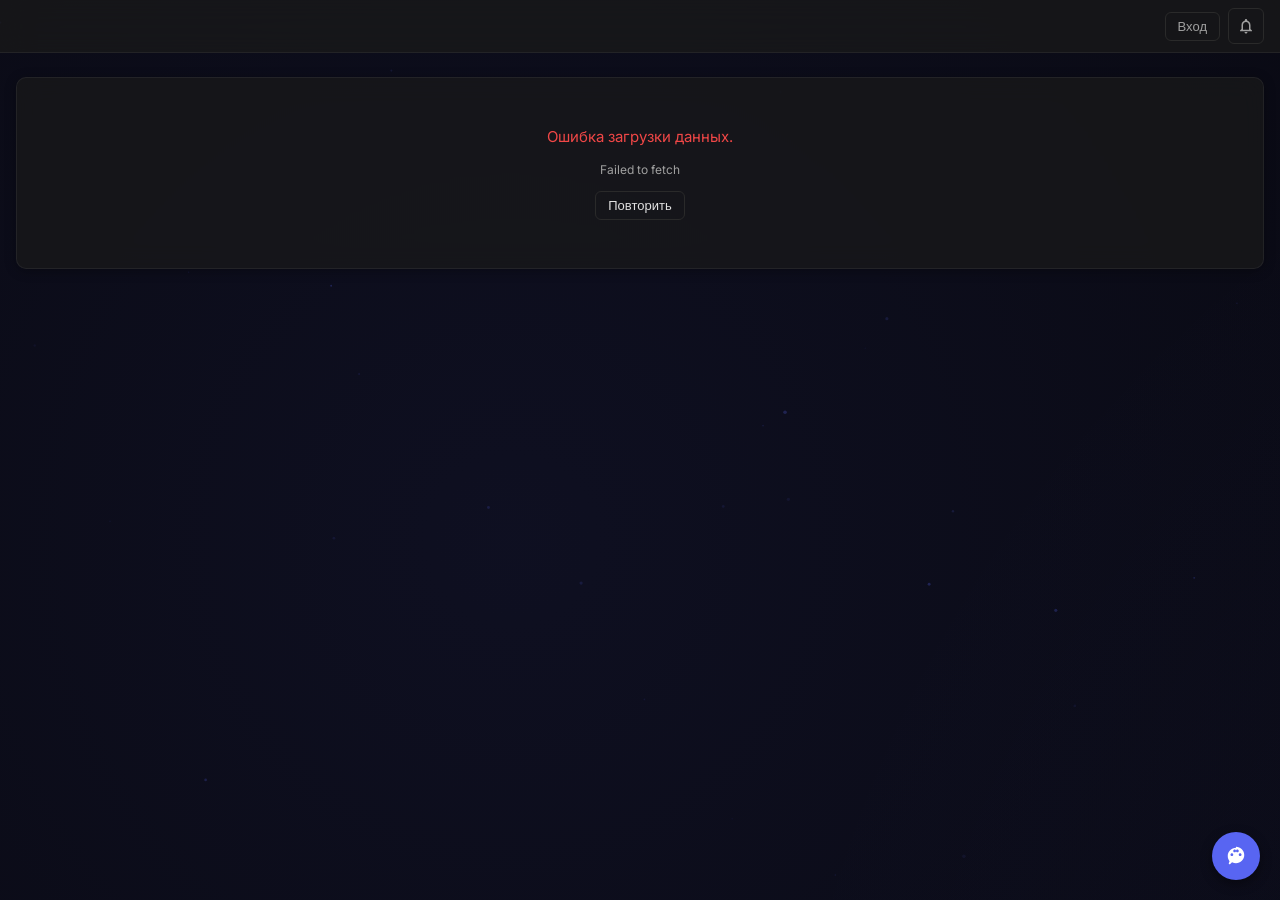
==== commit 73485837: "Update index.html" ====
--- a/index.html
+++ b/index.html
@@ -11,7 +11,6 @@
   <link rel="preconnect" href="https://fonts.gstatic.com" crossorigin>
   <link href="https://fonts.googleapis.com/css2?family=Inter:wght@400;500;600;700&display=swap" rel="stylesheet">
   <link rel="stylesheet" href="style.css">
-  <script src="app.js"></script>
 <body>
 
   <!-- КОНТЕЙНЕР ДЛЯ TOAST-УВЕДОМЛЕНИЙ -->
@@ -86,5 +85,10 @@
   <div id="fail-overlay" style="display: none; position: fixed; top: 0; left: 0; width: 100vw; height: 100vh; z-index: 99999; align-items: center; justify-content: center; background: #000; overflow: hidden;">
     <img id="fail-img" src="" alt="" style="width: 100%; height: 100%; object-fit: cover;">
   </div>
+
+  <script>
+	  window.ALLOWED_TABS = ['bot', 'audit', 'datastructure'];
+  </script>
+  <script src="app.js"></script>
 </body>
 </html>
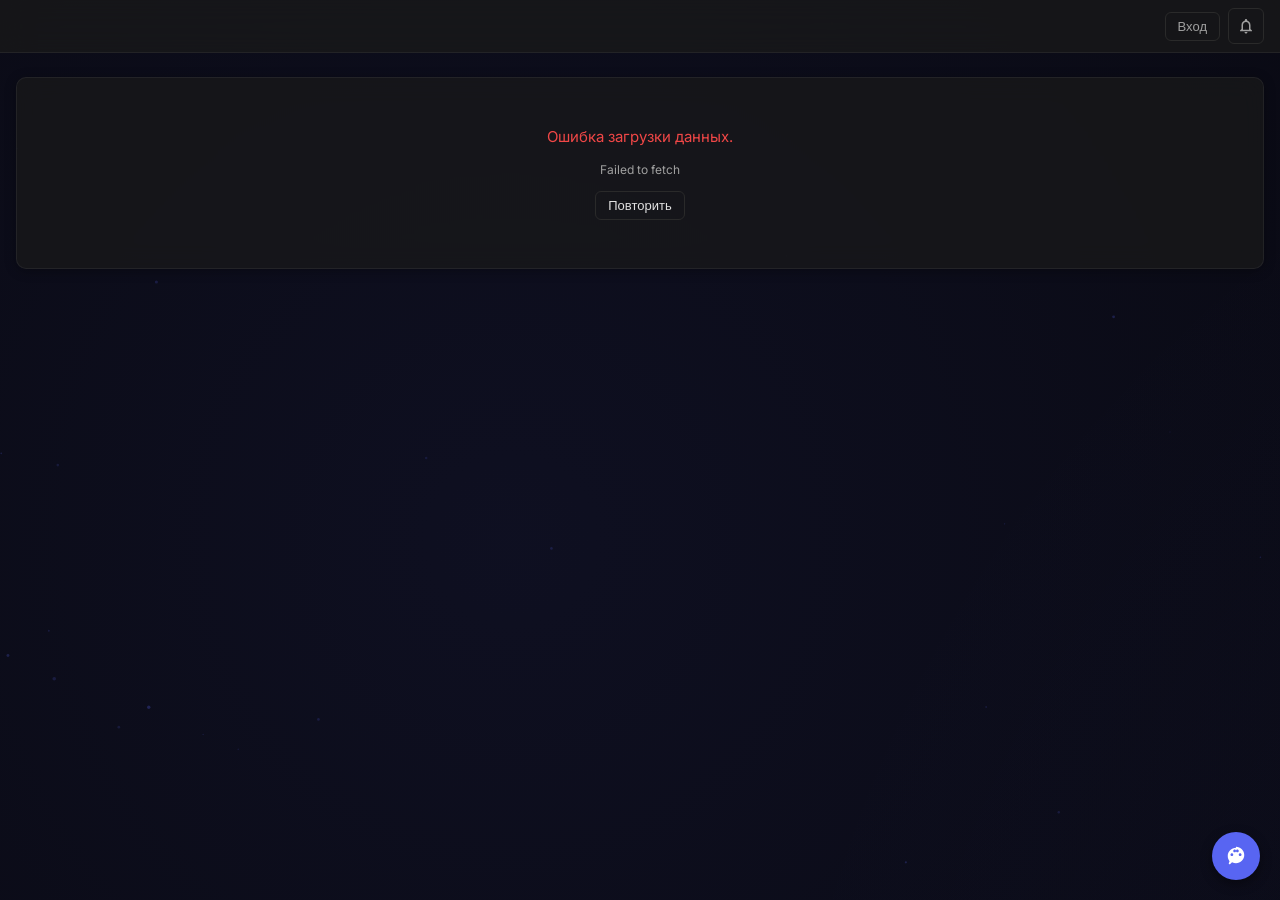
==== commit 221b6d2a: "Update index.html" ====
--- a/index.html
+++ b/index.html
@@ -26,6 +26,7 @@
         <div class="nav-tabs">          
           <button class="nav-btn" data-tab="bot">Бот</button>
           <button class="nav-btn" data-tab="notes">Заметки</button>
+		  <button class="nav-btn" data-tab="textbooks">Учебники</button>
           <button class="nav-btn" data-tab="gdz">ГДЗ</button>
           <button class="nav-btn active" data-tab="useful">Полезное</button>
           <button class="nav-btn" data-tab="ai">Помощник</button>
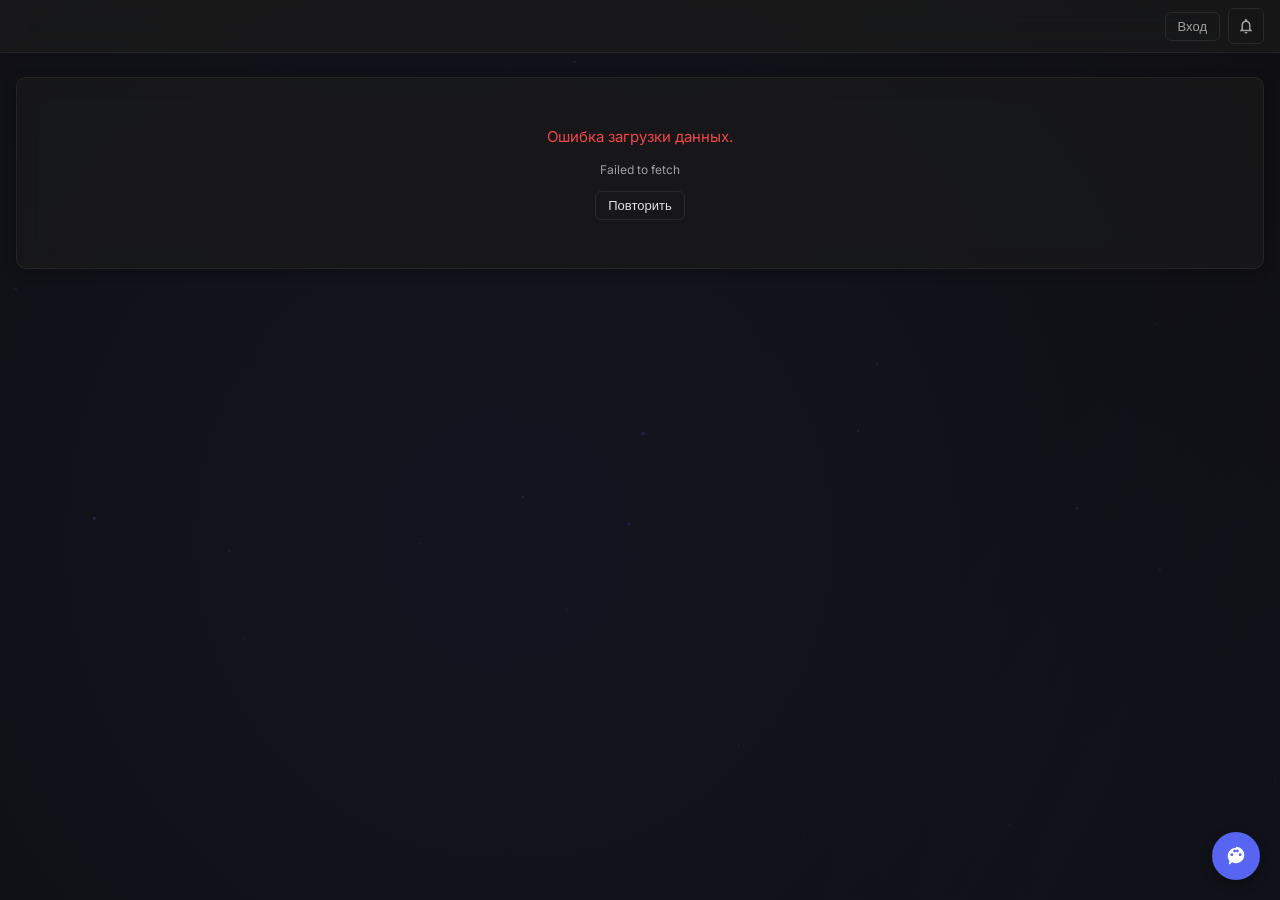
==== commit bb26f683: "Добавление фона" ====
--- a/index.html
+++ b/index.html
@@ -13,6 +13,109 @@
   <link rel="stylesheet" href="style.css">
 <body>
 
+  <!-- КАНВАС ДЛЯ САКУРЫ -->
+  <canvas id="sakura-canvas"></canvas>
+  <!-- ДЕРЕВО САКУРЫ (С настоящими лепестками) -->
+  <svg class="sakura-tree" viewBox="0 0 1920 1080" preserveAspectRatio="xMidYMid slice">
+    <defs>
+      <!-- Градиент для лепестков (от белого к розовому) -->
+      <radialGradient id="petalGrad" cx="30%" cy="30%" r="70%">
+        <stop offset="0%" stop-color="#ffffff" />
+        <stop offset="50%" stop-color="#ffd1dc" />
+        <stop offset="100%" stop-color="#ff6b8b" />
+      </radialGradient>
+      
+      <!-- Фильтр свечения -->
+      <filter id="glow" x="-50%" y="-50%" width="200%" height="200%">
+        <feGaussianBlur in="SourceGraphic" stdDeviation="5" result="blur" />
+        <feMerge>
+          <feMergeNode in="blur" />
+          <feMergeNode in="blur" />
+          <feMergeNode in="SourceGraphic" />
+        </feMerge>
+      </filter>
+
+      <!-- ШАБЛОН ЦВЕТКА САКУРЫ (5 лепестков + сердцевина) -->
+      <g id="sakura-flower">
+        <!-- 5 лепестков, повернутых друг относительно друга -->
+        <path d="M 0,0 C -12,-15 -20,-25 -12,-38 C -6,-45 0,-40 0,-40 C 0,-40 6,-45 12,-38 C 20,-25 12,-15 0,0 Z" fill="url(#petalGrad)" />
+        <path d="M 0,0 C -12,-15 -20,-25 -12,-38 C -6,-45 0,-40 0,-40 C 0,-40 6,-45 12,-38 C 20,-25 12,-15 0,0 Z" fill="url(#petalGrad)" transform="rotate(72)" />
+        <path d="M 0,0 C -12,-15 -20,-25 -12,-38 C -6,-45 0,-40 0,-40 C 0,-40 6,-45 12,-38 C 20,-25 12,-15 0,0 Z" fill="url(#petalGrad)" transform="rotate(144)" />
+        <path d="M 0,0 C -12,-15 -20,-25 -12,-38 C -6,-45 0,-40 0,-40 C 0,-40 6,-45 12,-38 C 20,-25 12,-15 0,0 Z" fill="url(#petalGrad)" transform="rotate(216)" />
+        <path d="M 0,0 C -12,-15 -20,-25 -12,-38 C -6,-45 0,-40 0,-40 C 0,-40 6,-45 12,-38 C 20,-25 12,-15 0,0 Z" fill="url(#petalGrad)" transform="rotate(288)" />
+        <!-- Желтая сердцевина -->
+        <circle cx="0" cy="0" r="5" fill="#ffda75" />
+      </g>
+    </defs>
+
+    <!-- Ветки (Ствол) -->
+    <g class="branches">
+      <path class="branch main" d="M -100,1200 Q 300,800 600,600 T 1100,300 T 1600,-100" />
+      <path class="branch" d="M 600,600 Q 900,700 1200,550 T 1700,400" />
+      <path class="branch" d="M 400,800 Q 200,600 100,400 T -100,100" />
+      <path class="branch" d="M 800,450 Q 1000,250 1300,150" />
+      <path class="branch thin" d="M 1200,550 Q 1400,650 1600,600 T 1900,500" />
+      <path class="branch thin" d="M 1100,300 Q 1300,400 1500,300" />
+      <path class="branch thin" d="M 300,700 Q 100,800 -100,900" />
+      <path class="branch thin" d="M 1000,250 Q 1200,100 1400,50" />
+      <path class="branch thin" d="M 800,450 Q 700,300 600,100" />
+    </g>
+
+    <!-- Цветы (Используем шаблон через <use>) -->
+    <g class="blossoms" filter="url(#glow)">
+      <!-- Верхушка -->
+      <g transform="translate(1600, -100) scale(1.75)"><use href="#sakura-flower" class="flower" style="--n: 1"/></g>
+      <g transform="translate(1650, -80) scale(1.25)"><use href="#sakura-flower" class="flower" style="--n: 2"/></g>
+      <g transform="translate(1550, -70) scale(1)"><use href="#sakura-flower" class="flower" style="--n: 3"/></g>
+      <g transform="translate(1400, 50) scale(1.5)"><use href="#sakura-flower" class="flower" style="--n: 4"/></g>
+      <g transform="translate(1450, 70) scale(1.25)"><use href="#sakura-flower" class="flower" style="--n: 5"/></g>
+      <g transform="translate(1300, 150) scale(1.75)"><use href="#sakura-flower" class="flower" style="--n: 6"/></g>
+      <g transform="translate(1350, 130) scale(1.25)"><use href="#sakura-flower" class="flower" style="--n: 7"/></g>
+      <g transform="translate(1250, 180) scale(1)"><use href="#sakura-flower" class="flower" style="--n: 8"/></g>
+
+      <!-- Правая ветка -->
+      <g transform="translate(1700, 400) scale(2)"><use href="#sakura-flower" class="flower" style="--n: 9"/></g>
+      <g transform="translate(1750, 380) scale(1.5)"><use href="#sakura-flower" class="flower" style="--n: 10"/></g>
+      <g transform="translate(1600, 600) scale(1.75)"><use href="#sakura-flower" class="flower" style="--n: 11"/></g>
+      <g transform="translate(1650, 620) scale(1.25)"><use href="#sakura-flower" class="flower" style="--n: 12"/></g>
+      <g transform="translate(1900, 500) scale(2.25)"><use href="#sakura-flower" class="flower" style="--n: 13"/></g>
+      <g transform="translate(1850, 520) scale(1.5)"><use href="#sakura-flower" class="flower" style="--n: 14"/></g>
+      <g transform="translate(1500, 300) scale(1.5)"><use href="#sakura-flower" class="flower" style="--n: 15"/></g>
+      <g transform="translate(1550, 280) scale(1.25)"><use href="#sakura-flower" class="flower" style="--n: 16"/></g>
+
+      <!-- Центральные гроздья -->
+      <g transform="translate(1200, 550) scale(2.25)"><use href="#sakura-flower" class="flower" style="--n: 17"/></g>
+      <g transform="translate(1250, 530) scale(1.75)"><use href="#sakura-flower" class="flower" style="--n: 18"/></g>
+      <g transform="translate(1150, 580) scale(1.5)"><use href="#sakura-flower" class="flower" style="--n: 19"/></g>
+      <g transform="translate(1100, 300) scale(1.75)"><use href="#sakura-flower" class="flower" style="--n: 20"/></g>
+      <g transform="translate(1150, 320) scale(1.25)"><use href="#sakura-flower" class="flower" style="--n: 21"/></g>
+      <g transform="translate(800, 450) scale(2)"><use href="#sakura-flower" class="flower" style="--n: 22"/></g>
+      <g transform="translate(850, 430) scale(1.5)"><use href="#sakura-flower" class="flower" style="--n: 23"/></g>
+      <g transform="translate(750, 480) scale(1.25)"><use href="#sakura-flower" class="flower" style="--n: 24"/></g>
+      <g transform="translate(600, 100) scale(1.5)"><use href="#sakura-flower" class="flower" style="--n: 25"/></g>
+      <g transform="translate(650, 120) scale(1.25)"><use href="#sakura-flower" class="flower" style="--n: 26"/></g>
+
+      <!-- Левая ветка -->
+      <g transform="translate(100, 400) scale(1.75)"><use href="#sakura-flower" class="flower" style="--n: 27"/></g>
+      <g transform="translate(150, 380) scale(1.25)"><use href="#sakura-flower" class="flower" style="--n: 28"/></g>
+      <g transform="translate(-100, 100) scale(2)"><use href="#sakura-flower" class="flower" style="--n: 29"/></g>
+      <g transform="translate(-50, 120) scale(1.5)"><use href="#sakura-flower" class="flower" style="--n: 30"/></g>
+      <g transform="translate(300, 700) scale(1.5)"><use href="#sakura-flower" class="flower" style="--n: 31"/></g>
+      <g transform="translate(350, 680) scale(1)"><use href="#sakura-flower" class="flower" style="--n: 32"/></g>
+
+      <!-- Низ -->
+      <g transform="translate(-100, 900) scale(1.75)"><use href="#sakura-flower" class="flower" style="--n: 33"/></g>
+      <g transform="translate(-50, 920) scale(1.25)"><use href="#sakura-flower" class="flower" style="--n: 34"/></g>
+      <g transform="translate(200, 900) scale(2)"><use href="#sakura-flower" class="flower" style="--n: 35"/></g>
+      <g transform="translate(250, 880) scale(1.5)"><use href="#sakura-flower" class="flower" style="--n: 36"/></g>
+      
+      <!-- Одиночные -->
+      <g transform="translate(900, 650) scale(1)"><use href="#sakura-flower" class="flower" style="--n: 37"/></g>
+      <g transform="translate(1400, 450) scale(1.1)"><use href="#sakura-flower" class="flower" style="--n: 38"/></g>
+      <g transform="translate(500, 300) scale(0.9)"><use href="#sakura-flower" class="flower" style="--n: 39"/></g>
+      <g transform="translate(1800, 650) scale(1.25)"><use href="#sakura-flower" class="flower" style="--n: 40"/></g>
+    </g>
+  </svg>
   <!-- КОНТЕЙНЕР ДЛЯ TOAST-УВЕДОМЛЕНИЙ -->
   <div class="toast-container" id="toast-container"></div>
     <!-- КАНВАС ДЛЯ ЧАСТИЦ НА ФОНЕ -->
--- a/style.css
+++ b/style.css
@@ -2153,43 +2153,98 @@
       transform: scale(1.08);
     }
 
+    /* НОВАЯ ПАНЕЛЬ КАСТОМИЗАЦИИ */
     .fab-panel {
       position: fixed;
       bottom: 80px;
       right: 20px;
-      background: var(--card-bg);
-      border: 1px solid var(--border-color);
-      border-radius: 10px;
-      padding: 12px;
-      box-shadow: 0 4px 16px rgba(0,0,0,0.5);
+      background: rgba(26, 26, 26, 0.95);
+      backdrop-filter: blur(16px);
+      border: 1px solid var(--border-color);
+      border-radius: 12px;
+      padding: 16px;
+      box-shadow: 0 10px 30px rgba(0,0,0,0.6);
       z-index: 900;
       display: none;
-      grid-template-columns: repeat(4, 1fr);
+      flex-direction: column;
+      width: 320px;
+      gap: 12px;
+    }
+    .fab-panel.open { display: flex; }
+
+    .theme-tabs {
+      display: flex;
+      gap: 6px;
+      border-bottom: 1px solid var(--border-color);
+      padding-bottom: 8px;
+    }
+    .theme-tab {
+      flex: 1;
+      padding: 8px 0;
+      text-align: center;
+      font-size: 12px;
+      font-weight: 600;
+      color: var(--text-secondary);
+      background: transparent;
+      border: none;
+      border-radius: 6px;
+      cursor: pointer;
+      transition: all 0.15s;
+    }
+    .theme-tab:hover { background: var(--card-hover); color: var(--text-main); }
+    .theme-tab.active { background: var(--accent-color); color: #fff; }
+
+    .theme-section { display: none; flex-direction: column; gap: 10px; }
+    .theme-section.active { display: flex; }
+
+    .color-preview-box {
+      height: 40px;
+      border-radius: 8px;
+      border: 1px solid var(--border-color);
+      width: 100%;
+      margin-bottom: 4px;
+    }
+
+    /* Слайдеры RGB */
+    .rgb-row {
+      display: flex;
+      align-items: center;
       gap: 8px;
-      width: 220px;
-    }
-
-    .fab-panel.open {
-      display: grid;
-    }
-
-    .color-swatch {
-      width: 40px;
-      height: 40px;
+    }
+    .rgb-label {
+      font-size: 11px;
+      font-weight: bold;
+      width: 15px;
+      text-align: center;
+    }
+    .rgb-label.r { color: #ed4245; }
+    .rgb-label.g { color: #43b581; }
+    .rgb-label.b { color: #5865F2; }
+    
+    .rgb-slider {
+      flex: 1;
+      -webkit-appearance: none;
+      height: 6px;
+      border-radius: 3px;
+      outline: none;
+      background: #333;
+    }
+    .rgb-slider::-webkit-slider-thumb {
+      -webkit-appearance: none;
+      width: 14px;
+      height: 14px;
       border-radius: 50%;
-      cursor: pointer;
-      border: 2px solid var(--border-color);
-      transition: transform 0.15s, border-color 0.15s;
-    }
-
-    .color-swatch:hover {
-      transform: scale(1.1);
-      border-color: var(--text-main);
-    }
-
-    .color-swatch.selected {
-      border-color: #fff;
-      box-shadow: 0 0 0 2px var(--accent-color);
+      background: #fff;
+      cursor: pointer;
+      border: 2px solid #111;
+    }
+    
+    .theme-actions {
+      display: flex;
+      gap: 8px;
+      margin-top: 8px;
+      padding-top: 12px;
+      border-top: 1px solid var(--border-color);
     }
 
     /* Модальное окно */
@@ -3245,3 +3300,274 @@
   border-radius: 6px;
 }
 .duels-set-view-chart { height: 120px; position: relative; }
+
+/* ===== МОДАЛКА ДЛЯ PDF ===== */
+.modal-window.pdf-modal {
+  max-width: 95vw !important;
+  width: 95vw !important;
+  height: 95vh !important;
+  margin: 0 auto;
+}
+
+.modal-window.pdf-modal .modal-body {
+  padding: 0 !important; /* Убираем отступы, чтобы iframe был в край */
+  max-height: calc(95vh - 120px) !important; /* Высота минус шапка и подвал */
+  height: calc(95vh - 120px) !important;
+  display: flex;
+  flex-direction: column;
+}
+
+.modal-window.pdf-modal iframe {
+  width: 100%;
+  height: 100%;
+  border: none;
+  border-radius: 0;
+  background: #fff;
+}
+
+    /* ===== СВЕТЛАЯ ТЕМА ===== */
+    body.light-theme {
+      --bg-color: #f4f6f8;
+      --card-bg: rgba(255, 255, 255, 0.85);
+      --card-hover: #ffffff;
+      --border-color: #d1d5db;
+      --text-main: #1a1a1a;
+      --text-secondary: #6b7280;
+    }
+    
+    body.light-theme .card,
+    body.light-theme .card-widget,
+    body.light-theme .fab-panel,
+    body.light-theme .modal-window {
+      background-color: rgba(255, 255, 255, 0.9) !important;
+      box-shadow: 0 4px 20px rgba(0,0,0,0.05);
+    }
+    
+    body.light-theme .search-bar input,
+    body.light-theme .note-input-text,
+    body.light-theme .note-input-title,
+    body.light-theme .calc-select,
+    body.light-theme .form-input {
+      background: #ffffff;
+      border-color: #d1d5db;
+      color: #1a1a1a;
+    }
+
+    body.light-theme .nav-container header {
+      background-color: rgba(255, 255, 255, 0.85);
+    }
+
+    /* =========================================
+       ДОПОЛНИТЕЛЬНЫЕ ФИКСЫ ДЛЯ СВЕТЛОЙ ТЕМЫ
+       ========================================= */
+
+    /* 1. Шапка сайта (топбар) */
+    body.light-theme header {
+      background-color: rgba(255, 255, 255, 0.85) !important;
+      border-bottom: 1px solid #e5e7eb;
+    }
+    body.light-theme .btn-logout {
+      color: #4b5563;
+      border-color: #d1d5db;
+    }
+    body.light-theme .btn-logout:hover {
+      background: #f3f4f6;
+      color: var(--status-banned);
+    }
+    body.light-theme .btn-updates {
+      color: #4b5563;
+      border-color: #d1d5db;
+    }
+    body.light-theme .btn-updates:hover {
+      background: #f3f4f6;
+    }
+
+    /* 2. Кнопки статусов в редакторе обновлений */
+    body.light-theme .upd-status-btn {
+      background: #f3f4f6;
+      color: #4b5563;
+      border-color: #d1d5db;
+    }
+    body.light-theme .upd-status-btn.selected-not_done {
+      background: rgba(106, 106, 106, 0.1);
+      border-color: #9ca3af;
+      color: #4b5563;
+    }
+    body.light-theme .upd-status-btn.selected-in_progress {
+      background: rgba(241, 196, 15, 0.15);
+      border-color: #f1c40f;
+      color: #d97706;
+    }
+    body.light-theme .upd-status-btn.selected-done {
+      background: rgba(67, 181, 129, 0.15);
+      border-color: #43b581;
+      color: #059669;
+    }
+
+    /* 3. Поля ввода (заметки, обновления, структура данных) */
+    body.light-theme .note-input-title,
+    body.light-theme .note-input-text,
+    body.light-theme .ds-textarea,
+    body.light-theme .search-bar input {
+      background: #ffffff !important;
+      border-color: #d1d5db !important;
+      color: #1a1a1a !important;
+    }
+
+    /* 4. Кнопки "Форматировать", "Загрузить" (btn-refresh) */
+    body.light-theme .btn-refresh {
+      color: #4b5563;
+      border-color: #d1d5db;
+    }
+    body.light-theme .btn-refresh:hover {
+      background: #f3f4f6;
+      border-color: #9ca3af;
+    }
+
+    /* 5. Фон модальных окон и панели настроек */
+    body.light-theme .modal-window {
+      background-color: #ffffff !important;
+      border-color: #e5e7eb;
+    }
+    body.light-theme .modal-header,
+    body.light-theme .modal-footer {
+      border-color: #e5e7eb;
+      background-color: #f9fafb;
+    }
+    body.light-theme .fab-panel {
+      background: rgba(255, 255, 255, 0.98);
+      border-color: #e5e7eb;
+    }
+    
+    /* 6. Текст в карточках обновлений (чтобы не был серым) */
+    body.light-theme .upd-card-title,
+    body.light-theme .upd-card-preview,
+    body.light-theme .card-title {
+      color: #1a1a1a;
+    }
+    body.light-theme .upd-card-preview {
+      color: #4b5563;
+    }
+
+    body.light-theme .rgb-slider { background: #d1d5db; }
+    body.light-theme .rgb-slider::-webkit-slider-thumb { border-color: #fff; }
+	
+	    /* ===== ФОН: САКУРА ===== */
+    #sakura-canvas {
+      position: fixed;
+      top: 0;
+      left: 0;
+      width: 100vw;
+      height: 100vh;
+      z-index: 0; /* Лежит на фоне */
+      pointer-events: none; /* Клики проходят сквозь лепестки */
+    }
+    
+    /* Убеждаемся, что основной интерфейс выше сакуры */
+    #dashboard-screen {
+      z-index: 1;
+    }
+	
+    /* ===== ДЕРЕВО САКУРЫ ===== */
+    .sakura-tree {
+      position: fixed;
+      top: 0;
+      left: 0;
+      width: 100vw;
+      height: 100vh;
+      z-index: -1; 
+      pointer-events: none; /* Клики проходят сквозь дерево */
+      opacity: 0.8; /* Немного приглушаем, чтобы не перекрывать текст */
+    }
+
+    /* Ветки */
+    .sakura-tree .branch {
+      fill: none;
+      stroke: #2a1515; /* Темный ствол */
+      stroke-linecap: round;
+      stroke-linejoin: round;
+      stroke-dasharray: 6000;
+      stroke-dashoffset: 6000;
+      animation: drawTree 6s cubic-bezier(0.4, 0, 0.2, 1) forwards;
+    }
+    .sakura-tree .branch.main { stroke-width: 20; }
+    .sakura-tree .branch { stroke-width: 10; }
+    .sakura-tree .branch.thin { stroke-width: 5; }
+
+    /* Цветы */
+    .sakura-tree .flower {
+      opacity: 0;
+      transform: scale(0);
+      transform-box: fill-box;
+      transform-origin: center;
+      /* Распускаются по очереди */
+      animation: bloomTree 1.5s cubic-bezier(0.175, 0.885, 0.32, 1.275) forwards;
+      animation-delay: calc(var(--n, 1) * 0.05s); 
+    }
+
+    @keyframes drawTree {
+      to { stroke-dashoffset: 0; }
+    }
+
+    @keyframes bloomTree {
+      0% { opacity: 0; transform: scale(0); }
+      70% { transform: scale(1.2); }
+      100% { opacity: 1; transform: scale(1); }
+    }
+	
+	    /* Кнопки выбора фона */
+    .bg-type-grid {
+      display: grid;
+      grid-template-columns: 1fr 1fr 1fr;
+      gap: 6px;
+      margin-bottom: 12px;
+    }
+    .bg-type-btn {
+      padding: 8px 0;
+      background: var(--card-hover);
+      border: 1px solid var(--border-color);
+      color: var(--text-main);
+      border-radius: 6px;
+      font-size: 11px;
+      font-weight: 600;
+      cursor: pointer;
+      transition: all 0.15s ease;
+      text-align: center;
+    }
+    .bg-type-btn:hover {
+      border-color: var(--accent-color);
+    }
+    .bg-type-btn.active {
+      background: var(--accent-color);
+      color: #fff;
+      border-color: var(--accent-color);
+      box-shadow: 0 2px 8px rgba(88,101,242,0.3);
+    }
+
+    /* Классы для управления видимостью фонов */
+    body:not(.bg-sakura) .sakura-tree,
+    body:not(.bg-sakura) #sakura-canvas {
+      display: none !important;
+    }
+
+    /* Заглушка для медуз (морской градиент) */
+    body.bg-jellyfish {
+      background-image: radial-gradient(circle at 50% 30%, #1b4b66 0%, #0d1b2a 80%) !important;
+    }
+    body.light-theme.bg-jellyfish {
+      background-image: radial-gradient(circle at 50% 30%, #e0f7fa 0%, #b2ebf2 80%) !important;
+    }
+
+    /* Светлая тема */
+    body.light-theme .sakura-tree { opacity: 0.9; }
+    body.light-theme .sakura-tree .branch { stroke: #1a0a0a; }
+
+    /* Отключение анимаций для слабых устройств или пользователей с reduced-motion */
+    @media (prefers-reduced-motion: reduce) {
+      .sakura-tree .branch, .sakura-tree .flower {
+        animation: none;
+        stroke-dashoffset: 0;
+        opacity: 1;
+        transform: scale(1);
+      }
+    }
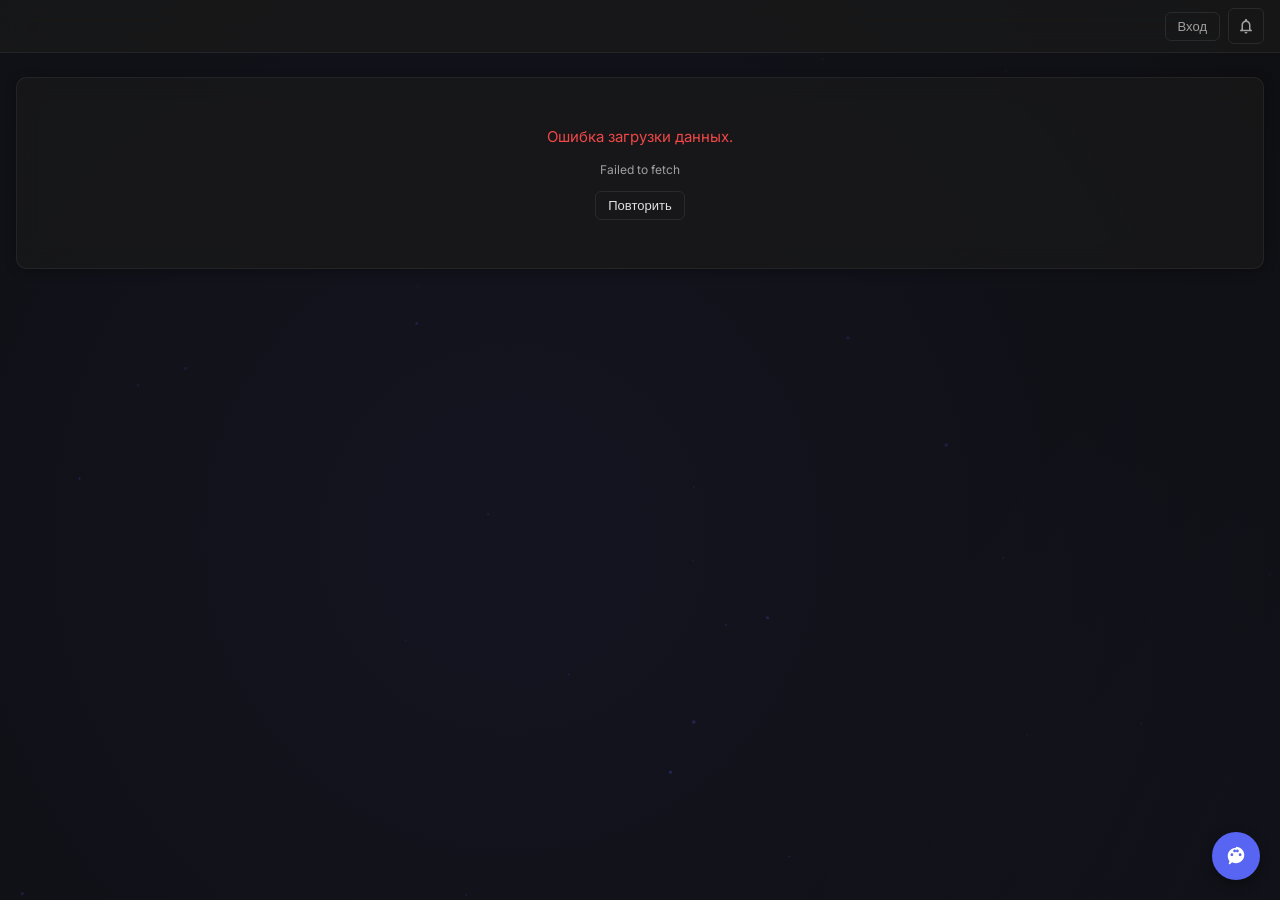
==== commit 6b8aba33: "Добавление видео-фона" ====
--- a/index.html
+++ b/index.html
@@ -12,6 +12,13 @@
   <link href="https://fonts.googleapis.com/css2?family=Inter:wght@400;500;600;700&display=swap" rel="stylesheet">
   <link rel="stylesheet" href="style.css">
 <body>
+
+  <!-- ВИДЕО-ФОН (Медузы) -->
+  <video id="bg-video" class="bg-video" autoplay loop muted playsinline>
+    <source src="jellyfish-web.mp4" type="video/mp4">
+  </video>
+  <!-- Затемнение поверх видео, чтобы текст читался -->
+  <div class="bg-video-overlay"></div>
 
   <!-- КАНВАС ДЛЯ САКУРЫ -->
   <canvas id="sakura-canvas"></canvas>
--- a/style.css
+++ b/style.css
@@ -3570,4 +3570,41 @@
         opacity: 1;
         transform: scale(1);
       }
+    }
+	
+	    /* ===== ВИДЕО-ФОН ===== */
+    .bg-video {
+      position: fixed;
+      top: 0;
+      left: 0;
+      width: 100vw;
+      height: 100vh;
+      object-fit: cover;
+      z-index: -3;
+      pointer-events: none;
+      display: none; /* Скрыто по умолчанию */
+    }
+
+    /* Затемнение поверх видео */
+    .bg-video-overlay {
+      position: fixed;
+      top: 0;
+      left: 0;
+      width: 100vw;
+      height: 100vh;
+      background: rgba(13, 13, 13, 0.5); /* Темное стекло */
+      z-index: -2;
+      pointer-events: none;
+      display: none;
+    }
+
+    /* Показываем видео только если выбран класс bg-jellyfish */
+    body.bg-jellyfish .bg-video,
+    body.bg-jellyfish .bg-video-overlay {
+      display: block;
+    }
+
+    /* Для светлой темы делаем затемнение светлым */
+    body.light-theme .bg-video-overlay {
+      background: rgba(255, 255, 255, 0.6);
     }
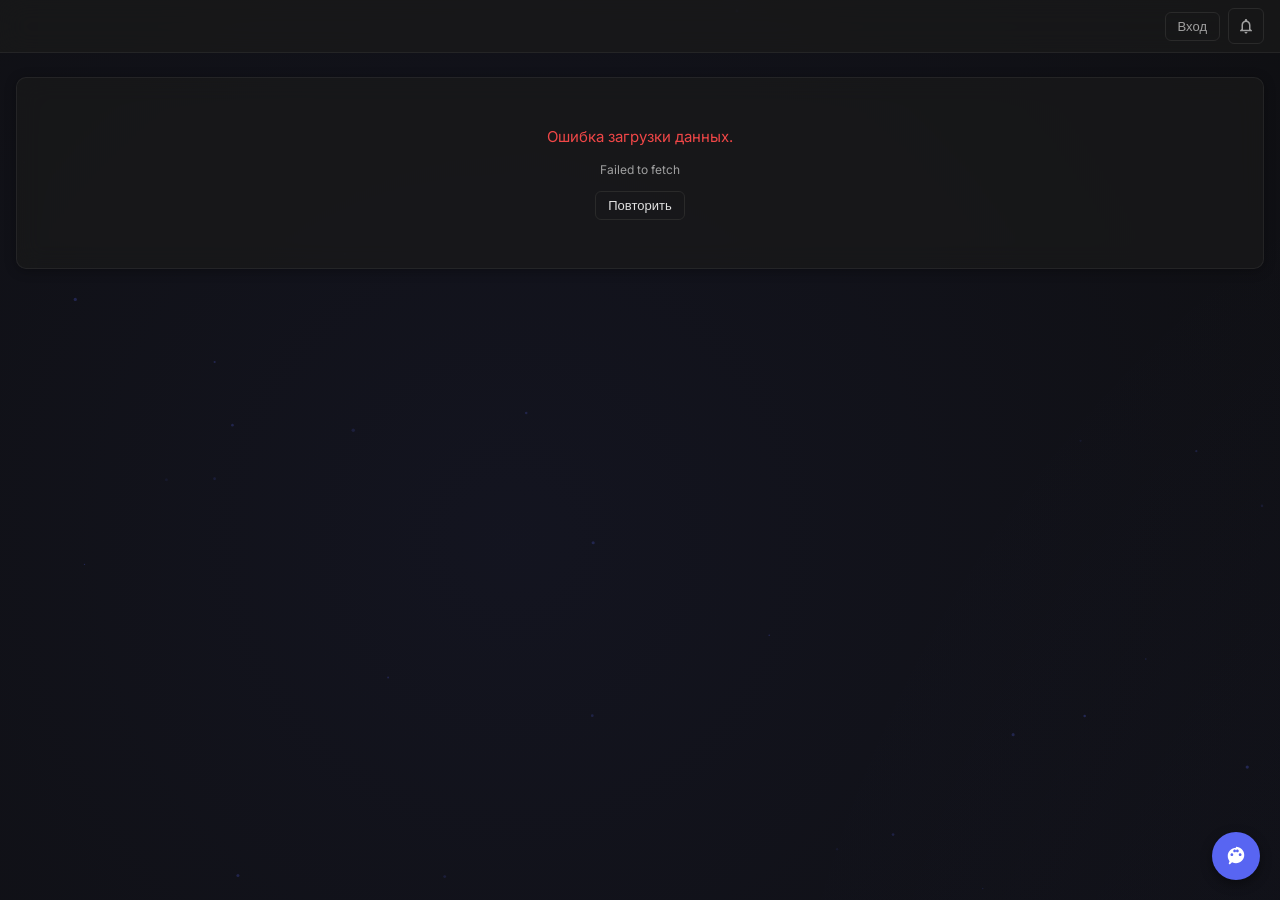
==== commit dec59da3: "Изменение видеофона" ====
--- a/index.html
+++ b/index.html
@@ -12,13 +12,13 @@
   <link href="https://fonts.googleapis.com/css2?family=Inter:wght@400;500;600;700&display=swap" rel="stylesheet">
   <link rel="stylesheet" href="style.css">
 <body>
-
   <!-- ВИДЕО-ФОН (Медузы) -->
-  <video id="bg-video" class="bg-video" autoplay loop muted playsinline>
+<video id="bg-video" class="bg-video" autoplay muted playsinline>
     <source src="jellyfish-web.mp4" type="video/mp4">
   </video>
   <!-- Затемнение поверх видео, чтобы текст читался -->
   <div class="bg-video-overlay"></div>
+
 
   <!-- КАНВАС ДЛЯ САКУРЫ -->
   <canvas id="sakura-canvas"></canvas>
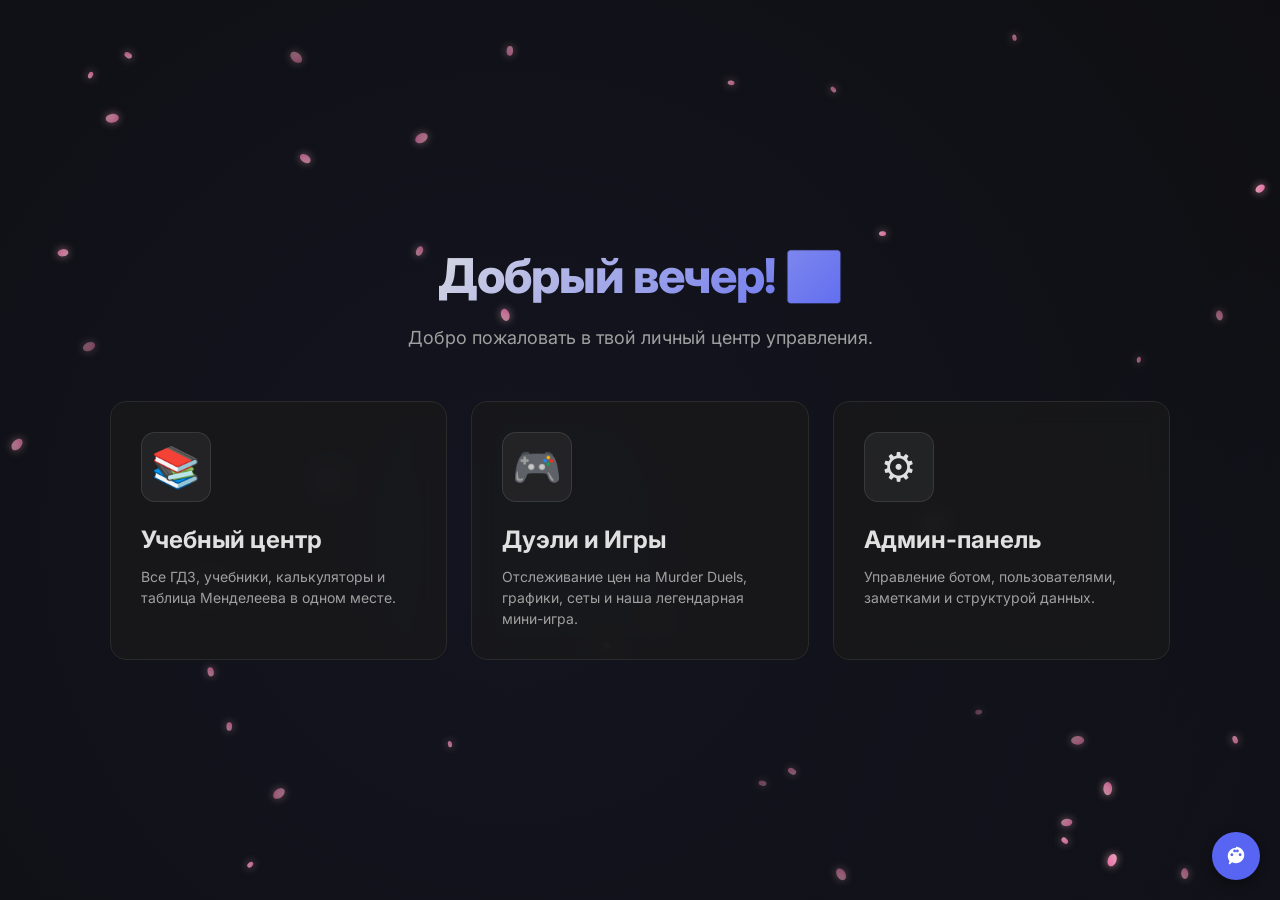
==== commit d7dd16e5: "Главная страница" ====
--- a/index.html
+++ b/index.html
@@ -1,205 +1,304 @@
 <!DOCTYPE html>
 <html lang="ru">
 <head>
-  <video id="jellyfish-bg" src="jellyfish.mp4" muted playsinline style="position: fixed; top: 0; left: 0; width: 100%; height: 100%; object-fit: cover; z-index: -1;"></video>
   <meta charset="UTF-8">
-  <script src="https://cdn.jsdelivr.net/npm/mathjs@12.4.1/lib/browser/math.js"></script>
-  <script src="https://cdn.jsdelivr.net/npm/chart.js@4.4.1/dist/chart.umd.min.js"></script>
   <meta name="viewport" content="width=device-width, initial-scale=1.0">
-  <title>Admin Dashboard</title>
+  <title>Главная — Мой проект</title>
   <link rel="preconnect" href="https://fonts.googleapis.com">
   <link rel="preconnect" href="https://fonts.gstatic.com" crossorigin>
-  <link href="https://fonts.googleapis.com/css2?family=Inter:wght@400;500;600;700&display=swap" rel="stylesheet">
+  <link href="https://fonts.googleapis.com/css2?family=Inter:wght@400;500;600;700;800&display=swap" rel="stylesheet">
   <link rel="stylesheet" href="style.css">
+  <style>
+    /* ===== СТИЛИ ДЛЯ ГЛАВНОЙ СТРАНИЦЫ ===== */
+    body {
+      display: flex;
+      justify-content: center;
+      align-items: center;
+      min-height: 100vh;
+      overflow: hidden; /* Убираем скролл на главной */
+    }
+
+    .landing-container {
+      position: relative;
+      z-index: 10;
+      display: flex;
+      flex-direction: column;
+      align-items: center;
+      width: 100%;
+      max-width: 1100px;
+      padding: 20px;
+      animation: fadeInUp 0.8s cubic-bezier(0.16, 1, 0.3, 1);
+    }
+
+    /* Приветствие */
+    .landing-greeting {
+      text-align: center;
+      margin-bottom: 50px;
+    }
+    .landing-greeting h1 {
+      font-size: 48px;
+      font-weight: 800;
+      margin-bottom: 12px;
+      background: linear-gradient(135deg, var(--text-main) 0%, var(--accent-color) 100%);
+      -webkit-background-clip: text;
+      -webkit-text-fill-color: transparent;
+      letter-spacing: -1px;
+    }
+    .landing-greeting p {
+      font-size: 18px;
+      color: var(--text-secondary);
+    }
+
+    /* Сетка карточек */
+    .landing-grid {
+      display: grid;
+      grid-template-columns: repeat(auto-fit, minmax(280px, 1fr));
+      gap: 24px;
+      width: 100%;
+    }
+
+    .landing-card {
+      position: relative;
+      background: var(--card-bg);
+      backdrop-filter: blur(12px);
+      -webkit-backdrop-filter: blur(12px);
+      border: 1px solid var(--border-color);
+      border-radius: 16px;
+      padding: 30px;
+      text-decoration: none;
+      color: var(--text-main);
+      display: flex;
+      flex-direction: column;
+      align-items: flex-start;
+      transition: all 0.3s cubic-bezier(0.175, 0.885, 0.32, 1.275);
+      overflow: hidden;
+    }
+
+    .landing-card::before {
+      content: '';
+      position: absolute;
+      top: 0; left: 0; width: 100%; height: 100%;
+      background: linear-gradient(135deg, var(--accent-color) 0%, transparent 100%);
+      opacity: 0;
+      transition: opacity 0.3s ease;
+      z-index: 0;
+    }
+
+    .landing-card > * {
+      position: relative;
+      z-index: 1;
+    }
+
+    .landing-card:hover {
+      transform: translateY(-8px);
+      border-color: var(--accent-color);
+      box-shadow: 0 15px 30px rgba(0,0,0,0.4), 0 0 20px -5px var(--accent-color);
+    }
+    
+    .landing-card:hover::before {
+      opacity: 0.08;
+    }
+
+    .landing-icon {
+      font-size: 40px;
+      margin-bottom: 20px;
+      background: rgba(255,255,255,0.05);
+      width: 70px;
+      height: 70px;
+      display: flex;
+      align-items: center;
+      justify-content: center;
+      border-radius: 14px;
+      border: 1px solid rgba(255,255,255,0.1);
+    }
+
+    .landing-card h2 {
+      font-size: 24px;
+      font-weight: 700;
+      margin-bottom: 8px;
+    }
+
+    .landing-card p {
+      font-size: 14px;
+      color: var(--text-secondary);
+      line-height: 1.5;
+    }
+
+    /* Адаптив */
+    @media (max-width: 768px) {
+      .landing-greeting h1 { font-size: 32px; }
+      .landing-grid { grid-template-columns: 1fr; }
+      .landing-card { padding: 20px; }
+    }
+  </style>
+</head>
 <body>
-  <!-- ВИДЕО-ФОН (Медузы) -->
-<video id="bg-video" class="bg-video" autoplay muted playsinline>
-    <source src="jellyfish-web.mp4" type="video/mp4">
-  </video>
-  <!-- Затемнение поверх видео, чтобы текст читался -->
-  <div class="bg-video-overlay"></div>
-
-
-  <!-- КАНВАС ДЛЯ САКУРЫ -->
+
+  <!-- ФОН: САКУРА -->
+  <svg class="sakura-tree" viewBox="0 0 1500 1500" preserveAspectRatio="xMidYMin slice">
+    <!-- Твое дерево (скопируй сюда SVG из прошлых шагов или оставь пустым, если оно подтянется через JS) -->
+  </svg>
   <canvas id="sakura-canvas"></canvas>
-  <!-- ДЕРЕВО САКУРЫ (С настоящими лепестками) -->
-  <svg class="sakura-tree" viewBox="0 0 1920 1080" preserveAspectRatio="xMidYMid slice">
-    <defs>
-      <!-- Градиент для лепестков (от белого к розовому) -->
-      <radialGradient id="petalGrad" cx="30%" cy="30%" r="70%">
-        <stop offset="0%" stop-color="#ffffff" />
-        <stop offset="50%" stop-color="#ffd1dc" />
-        <stop offset="100%" stop-color="#ff6b8b" />
-      </radialGradient>
-      
-      <!-- Фильтр свечения -->
-      <filter id="glow" x="-50%" y="-50%" width="200%" height="200%">
-        <feGaussianBlur in="SourceGraphic" stdDeviation="5" result="blur" />
-        <feMerge>
-          <feMergeNode in="blur" />
-          <feMergeNode in="blur" />
-          <feMergeNode in="SourceGraphic" />
-        </feMerge>
-      </filter>
-
-      <!-- ШАБЛОН ЦВЕТКА САКУРЫ (5 лепестков + сердцевина) -->
-      <g id="sakura-flower">
-        <!-- 5 лепестков, повернутых друг относительно друга -->
-        <path d="M 0,0 C -12,-15 -20,-25 -12,-38 C -6,-45 0,-40 0,-40 C 0,-40 6,-45 12,-38 C 20,-25 12,-15 0,0 Z" fill="url(#petalGrad)" />
-        <path d="M 0,0 C -12,-15 -20,-25 -12,-38 C -6,-45 0,-40 0,-40 C 0,-40 6,-45 12,-38 C 20,-25 12,-15 0,0 Z" fill="url(#petalGrad)" transform="rotate(72)" />
-        <path d="M 0,0 C -12,-15 -20,-25 -12,-38 C -6,-45 0,-40 0,-40 C 0,-40 6,-45 12,-38 C 20,-25 12,-15 0,0 Z" fill="url(#petalGrad)" transform="rotate(144)" />
-        <path d="M 0,0 C -12,-15 -20,-25 -12,-38 C -6,-45 0,-40 0,-40 C 0,-40 6,-45 12,-38 C 20,-25 12,-15 0,0 Z" fill="url(#petalGrad)" transform="rotate(216)" />
-        <path d="M 0,0 C -12,-15 -20,-25 -12,-38 C -6,-45 0,-40 0,-40 C 0,-40 6,-45 12,-38 C 20,-25 12,-15 0,0 Z" fill="url(#petalGrad)" transform="rotate(288)" />
-        <!-- Желтая сердцевина -->
-        <circle cx="0" cy="0" r="5" fill="#ffda75" />
-      </g>
-    </defs>
-
-    <!-- Ветки (Ствол) -->
-    <g class="branches">
-      <path class="branch main" d="M -100,1200 Q 300,800 600,600 T 1100,300 T 1600,-100" />
-      <path class="branch" d="M 600,600 Q 900,700 1200,550 T 1700,400" />
-      <path class="branch" d="M 400,800 Q 200,600 100,400 T -100,100" />
-      <path class="branch" d="M 800,450 Q 1000,250 1300,150" />
-      <path class="branch thin" d="M 1200,550 Q 1400,650 1600,600 T 1900,500" />
-      <path class="branch thin" d="M 1100,300 Q 1300,400 1500,300" />
-      <path class="branch thin" d="M 300,700 Q 100,800 -100,900" />
-      <path class="branch thin" d="M 1000,250 Q 1200,100 1400,50" />
-      <path class="branch thin" d="M 800,450 Q 700,300 600,100" />
-    </g>
-
-    <!-- Цветы (Используем шаблон через <use>) -->
-    <g class="blossoms" filter="url(#glow)">
-      <!-- Верхушка -->
-      <g transform="translate(1600, -100) scale(1.75)"><use href="#sakura-flower" class="flower" style="--n: 1"/></g>
-      <g transform="translate(1650, -80) scale(1.25)"><use href="#sakura-flower" class="flower" style="--n: 2"/></g>
-      <g transform="translate(1550, -70) scale(1)"><use href="#sakura-flower" class="flower" style="--n: 3"/></g>
-      <g transform="translate(1400, 50) scale(1.5)"><use href="#sakura-flower" class="flower" style="--n: 4"/></g>
-      <g transform="translate(1450, 70) scale(1.25)"><use href="#sakura-flower" class="flower" style="--n: 5"/></g>
-      <g transform="translate(1300, 150) scale(1.75)"><use href="#sakura-flower" class="flower" style="--n: 6"/></g>
-      <g transform="translate(1350, 130) scale(1.25)"><use href="#sakura-flower" class="flower" style="--n: 7"/></g>
-      <g transform="translate(1250, 180) scale(1)"><use href="#sakura-flower" class="flower" style="--n: 8"/></g>
-
-      <!-- Правая ветка -->
-      <g transform="translate(1700, 400) scale(2)"><use href="#sakura-flower" class="flower" style="--n: 9"/></g>
-      <g transform="translate(1750, 380) scale(1.5)"><use href="#sakura-flower" class="flower" style="--n: 10"/></g>
-      <g transform="translate(1600, 600) scale(1.75)"><use href="#sakura-flower" class="flower" style="--n: 11"/></g>
-      <g transform="translate(1650, 620) scale(1.25)"><use href="#sakura-flower" class="flower" style="--n: 12"/></g>
-      <g transform="translate(1900, 500) scale(2.25)"><use href="#sakura-flower" class="flower" style="--n: 13"/></g>
-      <g transform="translate(1850, 520) scale(1.5)"><use href="#sakura-flower" class="flower" style="--n: 14"/></g>
-      <g transform="translate(1500, 300) scale(1.5)"><use href="#sakura-flower" class="flower" style="--n: 15"/></g>
-      <g transform="translate(1550, 280) scale(1.25)"><use href="#sakura-flower" class="flower" style="--n: 16"/></g>
-
-      <!-- Центральные гроздья -->
-      <g transform="translate(1200, 550) scale(2.25)"><use href="#sakura-flower" class="flower" style="--n: 17"/></g>
-      <g transform="translate(1250, 530) scale(1.75)"><use href="#sakura-flower" class="flower" style="--n: 18"/></g>
-      <g transform="translate(1150, 580) scale(1.5)"><use href="#sakura-flower" class="flower" style="--n: 19"/></g>
-      <g transform="translate(1100, 300) scale(1.75)"><use href="#sakura-flower" class="flower" style="--n: 20"/></g>
-      <g transform="translate(1150, 320) scale(1.25)"><use href="#sakura-flower" class="flower" style="--n: 21"/></g>
-      <g transform="translate(800, 450) scale(2)"><use href="#sakura-flower" class="flower" style="--n: 22"/></g>
-      <g transform="translate(850, 430) scale(1.5)"><use href="#sakura-flower" class="flower" style="--n: 23"/></g>
-      <g transform="translate(750, 480) scale(1.25)"><use href="#sakura-flower" class="flower" style="--n: 24"/></g>
-      <g transform="translate(600, 100) scale(1.5)"><use href="#sakura-flower" class="flower" style="--n: 25"/></g>
-      <g transform="translate(650, 120) scale(1.25)"><use href="#sakura-flower" class="flower" style="--n: 26"/></g>
-
-      <!-- Левая ветка -->
-      <g transform="translate(100, 400) scale(1.75)"><use href="#sakura-flower" class="flower" style="--n: 27"/></g>
-      <g transform="translate(150, 380) scale(1.25)"><use href="#sakura-flower" class="flower" style="--n: 28"/></g>
-      <g transform="translate(-100, 100) scale(2)"><use href="#sakura-flower" class="flower" style="--n: 29"/></g>
-      <g transform="translate(-50, 120) scale(1.5)"><use href="#sakura-flower" class="flower" style="--n: 30"/></g>
-      <g transform="translate(300, 700) scale(1.5)"><use href="#sakura-flower" class="flower" style="--n: 31"/></g>
-      <g transform="translate(350, 680) scale(1)"><use href="#sakura-flower" class="flower" style="--n: 32"/></g>
-
-      <!-- Низ -->
-      <g transform="translate(-100, 900) scale(1.75)"><use href="#sakura-flower" class="flower" style="--n: 33"/></g>
-      <g transform="translate(-50, 920) scale(1.25)"><use href="#sakura-flower" class="flower" style="--n: 34"/></g>
-      <g transform="translate(200, 900) scale(2)"><use href="#sakura-flower" class="flower" style="--n: 35"/></g>
-      <g transform="translate(250, 880) scale(1.5)"><use href="#sakura-flower" class="flower" style="--n: 36"/></g>
-      
-      <!-- Одиночные -->
-      <g transform="translate(900, 650) scale(1)"><use href="#sakura-flower" class="flower" style="--n: 37"/></g>
-      <g transform="translate(1400, 450) scale(1.1)"><use href="#sakura-flower" class="flower" style="--n: 38"/></g>
-      <g transform="translate(500, 300) scale(0.9)"><use href="#sakura-flower" class="flower" style="--n: 39"/></g>
-      <g transform="translate(1800, 650) scale(1.25)"><use href="#sakura-flower" class="flower" style="--n: 40"/></g>
-    </g>
-  </svg>
-  <!-- КОНТЕЙНЕР ДЛЯ TOAST-УВЕДОМЛЕНИЙ -->
-  <div class="toast-container" id="toast-container"></div>
-    <!-- КАНВАС ДЛЯ ЧАСТИЦ НА ФОНЕ -->
-  <canvas id="bg-particles"></canvas>
-
-
-  <!-- ЭКРАН 2: ОСНОВНАЯ ПАНЕЛЬ -->
-  <div id="dashboard-screen">
-    <header id="main-header">
-      <div class="nav-container">
-        <div class="nav-tabs">          
-          <button class="nav-btn" data-tab="bot">Бот</button>
-          <button class="nav-btn" data-tab="notes">Заметки</button>
-		  <button class="nav-btn" data-tab="textbooks">Учебники</button>
-          <button class="nav-btn" data-tab="gdz">ГДЗ</button>
-          <button class="nav-btn active" data-tab="useful">Полезное</button>
-          <button class="nav-btn" data-tab="ai">Помощник</button>
-          <button class="nav-btn" data-tab="valencies">Валентности</button>
-          <button class="nav-btn" data-tab="calc">Калькуляторы</button>
-          <button class="nav-btn" data-tab="periodic">Таблица Менделеева</button>
-          <button class="nav-btn" data-tab="game">Мини-игра</button>
-		  <button class="nav-btn" data-tab="duels">Дуэли</button>
-          <button class="nav-btn" data-tab="audit">Журнал аудита</button>
-          <button class="nav-btn" data-tab="datastructure">Структура данных</button>
-        </div>
-        <div class="header-right">
-          <button id="auth-btn" class="btn-logout">Вход</button>
-          <button id="updates-btn" class="btn-updates" data-count="0" title="Обновления">
-            <svg viewBox="0 0 24 24"><path d="M12 22c1.1 0 2-.9 2-2h-4c0 1.1.9 2 2 2zm6-6v-5c0-3.07-1.63-5.64-4.5-6.32V4c0-.83-.67-1.5-1.5-1.5s-1.5.67-1.5 1.5v.68C7.64 5.36 6 7.92 6 11v5l-2 2v1h16v-1l-2-2zm-2 1H8v-6c0-2.48 1.51-4.5 4-4.5s4 2.02 4 4.5v6z"/></svg>
-          </button>
-        </div>
-      </div>
-    </header>
-
-    <main id="app">
-      <div class="empty-state">Загрузка данных...</div>
-    </main>
-  </div>
-
-  <!-- ПЛАВАЮЩАЯ КНОПКА И ПАНЕЛЬ ВЫБОРА ТЕМЫ -->
+
+  <!-- Кнопка темы -->
   <button class="fab-theme" id="fab-theme-btn" title="Выбрать цвет темы">
     <svg viewBox="0 0 24 24"><path d="M12 3c-4.97 0-9 4.03-9 9 0 2.12.74 4.07 1.97 5.61L4.35 19.4c-.39.39-.39 1.02 0 1.41.39.39 1.02.39 1.41 0l1.9-1.9C9.22 19.58 10.57 20 12 20c4.97 0 9-4.03 9-9s-4.03-9-9-9zm-4.5 9c-.83 0-1.5-.67-1.5-1.5S6.67 9 7.5 9s1.5.67 1.5 1.5S8.33 12 7.5 12zm3-4c-.83 0-1.5-.67-1.5-1.5S9.67 5 10.5 5s1.5.67 1.5 1.5S11.33 8 10.5 8zm3 0c-.83 0-1.5-.67-1.5-1.5S12.67 5 13.5 5s1.5.67 1.5 1.5S14.33 8 13.5 8zm3 4c-.83 0-1.5-.67-1.5-1.5S15.67 9 16.5 9s1.5.67 1.5 1.5-.67 1.5-1.5 1.5z"/></svg>
   </button>
   <div class="fab-panel" id="fab-theme-panel"></div>
 
-  <!-- Универсальное модальное окно -->
-  <div class="modal-overlay" id="common-modal">
-    <div class="modal-window">
-      <div class="modal-header">
-        <span class="card-title" id="modal-title">Подтверждение</span>
-        <button class="modal-close" id="modal-close-btn">&times;</button>
-      </div>
-      <div class="modal-body" id="modal-content"></div>
-      <div class="modal-footer" id="modal-actions"></div>
+  <!-- ОСНОВНОЙ КОНТЕНТ -->
+  <div class="landing-container">
+    <div class="landing-greeting">
+      <h1 id="greeting-text">Привет!</h1>
+      <p>Добро пожаловать в твой личный центр управления.</p>
+    </div>
+
+    <div class="landing-grid">
+      <!-- Карточка 1: Учеба -->
+      <a href="school.html" class="landing-card">
+        <div class="landing-icon">📚</div>
+        <h2>Учебный центр</h2>
+        <p>Все ГДЗ, учебники, калькуляторы и таблица Менделеева в одном месте.</p>
+      </a>
+
+      <!-- Карточка 2: Дуэли и Игры -->
+      <a href="duels.html" class="landing-card">
+        <div class="landing-icon">🎮</div>
+        <h2>Дуэли и Игры</h2>
+        <p>Отслеживание цен на Murder Duels, графики, сеты и наша легендарная мини-игра.</p>
+      </a>
+
+      <!-- Карточка 3: Админка -->
+      <a href="admin.html" class="landing-card">
+        <div class="landing-icon">⚙️</div>
+        <h2>Админ-панель</h2>
+        <p>Управление ботом, пользователями, заметками и структурой данных.</p>
+      </a>
     </div>
   </div>
 
-  <!-- УНИВЕРСАЛЬНОЕ ОКНО ДЛЯ КВЕСТОВ -->
-  <div class="modal-overlay" id="quest-modal">
-    <div class="modal-window" style="max-width: 500px; text-align: center;">
-      <div class="modal-header">
-        <span class="card-title" id="quest-title">Взлом системы безопасности</span>
-      </div>
-      <div class="modal-body" style="padding: 24px;">
-        <div id="quest-body"></div>
-      </div>
-    </div>
-  </div>
-
-	  <!-- ОВЕРЛЕЙ ДЛЯ СКРИМЕРА / МИЛОЙ КАРТИНКИ -->
-  <div id="fail-overlay" style="display: none; position: fixed; top: 0; left: 0; width: 100vw; height: 100vh; z-index: 99999; align-items: center; justify-content: center; background: #000; overflow: hidden;">
-    <img id="fail-img" src="" alt="" style="width: 100%; height: 100%; object-fit: cover;">
-  </div>
-
   <script>
-	  window.ALLOWED_TABS = ['bot', 'audit', 'datastructure'];
+    // 1. Приветствие по времени суток
+    const hour = new Date().getHours();
+    let greeting = "Привет!";
+    if (hour >= 5 && hour < 12) greeting = "Доброе утро! ☀️";
+    else if (hour >= 12 && hour < 18) greeting = "Добрый день! 🌤";
+    else if (hour >= 18 && hour < 23) greeting = "Добрый вечер! 🌆";
+    else greeting = "Доброй ночи! 🌙";
+    document.getElementById('greeting-text').innerText = greeting;
+
+    // 2. Загрузка темы (чтобы цвета совпадали с остальным сайтом)
+    let currentTheme = JSON.parse(localStorage.getItem('custom_theme')) || {
+      isLight: false,
+      accent: '#5865F2',
+      bg: '#0d0d0d',
+      grad1: '#5865F2',
+      grad2: '#5865F2',
+      bgType: 'sakura'
+    };
+
+    function hexToRgb(hex) {
+      const m = hex.replace('#', '').match(/.{2}/g);
+      return m ? { r: parseInt(m[0], 16), g: parseInt(m[1], 16), b: parseInt(m[2], 16) } : { r: 0, g: 0, b: 0 };
+    }
+    function rgbToHex(r, g, b) {
+      const toHex = (c) => Number(c).toString(16).padStart(2, '0');
+      return `#${toHex(r)}${toHex(g)}${toHex(b)}`;
+    }
+
+    function applyTheme(theme) {
+      currentTheme = theme;
+      localStorage.setItem('custom_theme', JSON.stringify(theme));
+      if (theme.isLight) document.body.classList.add('light-theme');
+      else document.body.classList.remove('light-theme');
+
+      document.body.classList.remove('bg-sakura', 'bg-jellyfish');
+      if (theme.bgType === 'sakura') document.body.classList.add('bg-sakura');
+      if (theme.bgType === 'jellyfish') document.body.classList.add('bg-jellyfish');
+
+      document.documentElement.style.setProperty('--accent-color', theme.accent);
+      document.body.style.backgroundColor = theme.bg;
+      document.body.style.backgroundImage = `
+        radial-gradient(circle at 20% 30%, ${theme.grad1}15, transparent 55%),
+        radial-gradient(circle at 80% 70%, ${theme.grad2}10, transparent 55%)
+      `;
+    }
+
+    // 3. Простая панель смены темы (упрощенная для главной)
+    const panel = document.getElementById('fab-theme-panel');
+    const fab = document.getElementById('fab-theme-btn');
+
+    fab.addEventListener('click', (e) => {
+      e.stopPropagation();
+      panel.classList.toggle('open');
+      if (panel.classList.contains('open')) {
+        panel.innerHTML = `
+          <div style="display:flex; justify-content:space-between; margin-bottom:10px;">
+            <span style="font-weight:600; font-size:12px;">Тема</span>
+            <label style="font-size:12px; cursor:pointer;">
+              <input type="checkbox" ${currentTheme.isLight ? 'checked' : ''} onchange="toggleLight(this.checked)"> ☀️
+            </label>
+          </div>
+          <div style="display:flex; gap:8px; margin-bottom:10px;">
+             <button class="btn-refresh" style="flex:1; padding:4px; font-size:11px;" onclick="setBg('default')">Обычный</button>
+             <button class="btn-refresh" style="flex:1; padding:4px; font-size:11px;" onclick="setBg('sakura')">Сакура</button>
+             <button class="btn-refresh" style="flex:1; padding:4px; font-size:11px;" onclick="setBg('jellyfish')">Медузы</button>
+          </div>
+          <div style="display:flex; gap:6px;">
+            ${['#5865F2', '#9b59b6', '#43b581', '#ed4245', '#e67e22', '#f1c40f'].map(c => `
+              <div onclick="setAccent('${c}')" style="width:24px; height:24px; border-radius:50%; background:${c}; cursor:pointer; border:2px solid ${currentTheme.accent === c ? '#fff' : 'transparent'};"></div>
+            `).join('')}
+          </div>
+        `;
+      }
+    });
+
+    document.addEventListener('click', (e) => {
+      if (panel && !panel.contains(e.target) && e.target !== fab) panel.classList.remove('open');
+    });
+
+    window.toggleLight = (val) => { currentTheme.isLight = val; applyTheme(currentTheme); };
+    window.setBg = (type) => { currentTheme.bgType = type; applyTheme(currentTheme); fab.click(); fab.click(); /* перерисовка */ };
+    window.setAccent = (color) => { currentTheme.accent = color; applyTheme(currentTheme); fab.click(); fab.click(); };
+
+    // 4. Запуск
+    applyTheme(currentTheme);
+
+    // 5. Сакура (мини-версия для главной страницы)
+    (function initSakura() {
+      const canvas = document.getElementById('sakura-canvas');
+      if (!canvas) return;
+      const ctx = canvas.getContext('2d');
+      let W, H;
+      const petals = [];
+      function resize() { W = canvas.width = window.innerWidth; H = canvas.height = window.innerHeight; }
+      resize(); window.addEventListener('resize', resize);
+
+      class Petal {
+        constructor() { this.reset(true); }
+        reset(randomY = false) {
+          this.x = Math.random() * W; this.y = randomY ? Math.random() * H : (Math.random() * 100 - 50);
+          this.size = Math.random() * 4 + 3; this.speedY = Math.random() * 0.4 + 0.2; this.speedX = Math.random() * 1 + 0.2;
+          this.angle = Math.random() * Math.PI * 2; this.spin = (Math.random() - 0.5) * 0.04; this.sway = Math.random() * Math.PI * 2; this.swaySpeed = Math.random() * 0.02 + 0.005;
+          this.opacity = Math.random() * 0.6 + 0.3;
+        }
+        update() {
+          this.y += this.speedY; this.sway += this.swaySpeed; this.x += Math.sin(this.sway) * 1.5 + this.speedX; this.angle += this.spin;
+          if (this.y > H + 20 || this.x > W + 20) this.reset(false);
+        }
+        draw() {
+          ctx.save(); ctx.translate(this.x, this.y); ctx.rotate(this.angle);
+          ctx.shadowColor = 'rgba(255, 182, 193, 0.8)'; ctx.shadowBlur = 8;
+          ctx.beginPath(); ctx.ellipse(0, 0, this.size, this.size / 1.5, 0, 0, Math.PI * 2);
+          const grad = ctx.createLinearGradient(-this.size, -this.size, this.size, this.size);
+          grad.addColorStop(0, `rgba(255, 192, 203, ${this.opacity})`); grad.addColorStop(1, `rgba(255, 105, 180, ${this.opacity})`);
+          ctx.fillStyle = grad; ctx.fill(); ctx.restore();
+        }
+      }
+      for (let i = 0; i < 40; i++) petals.push(new Petal());
+      function animate() { ctx.clearRect(0, 0, W, H); for (let p of petals) { p.update(); p.draw(); } requestAnimationFrame(animate); }
+      animate();
+    })();
   </script>
-  <script src="app.js"></script>
 </body>
-</html>
+</html>
